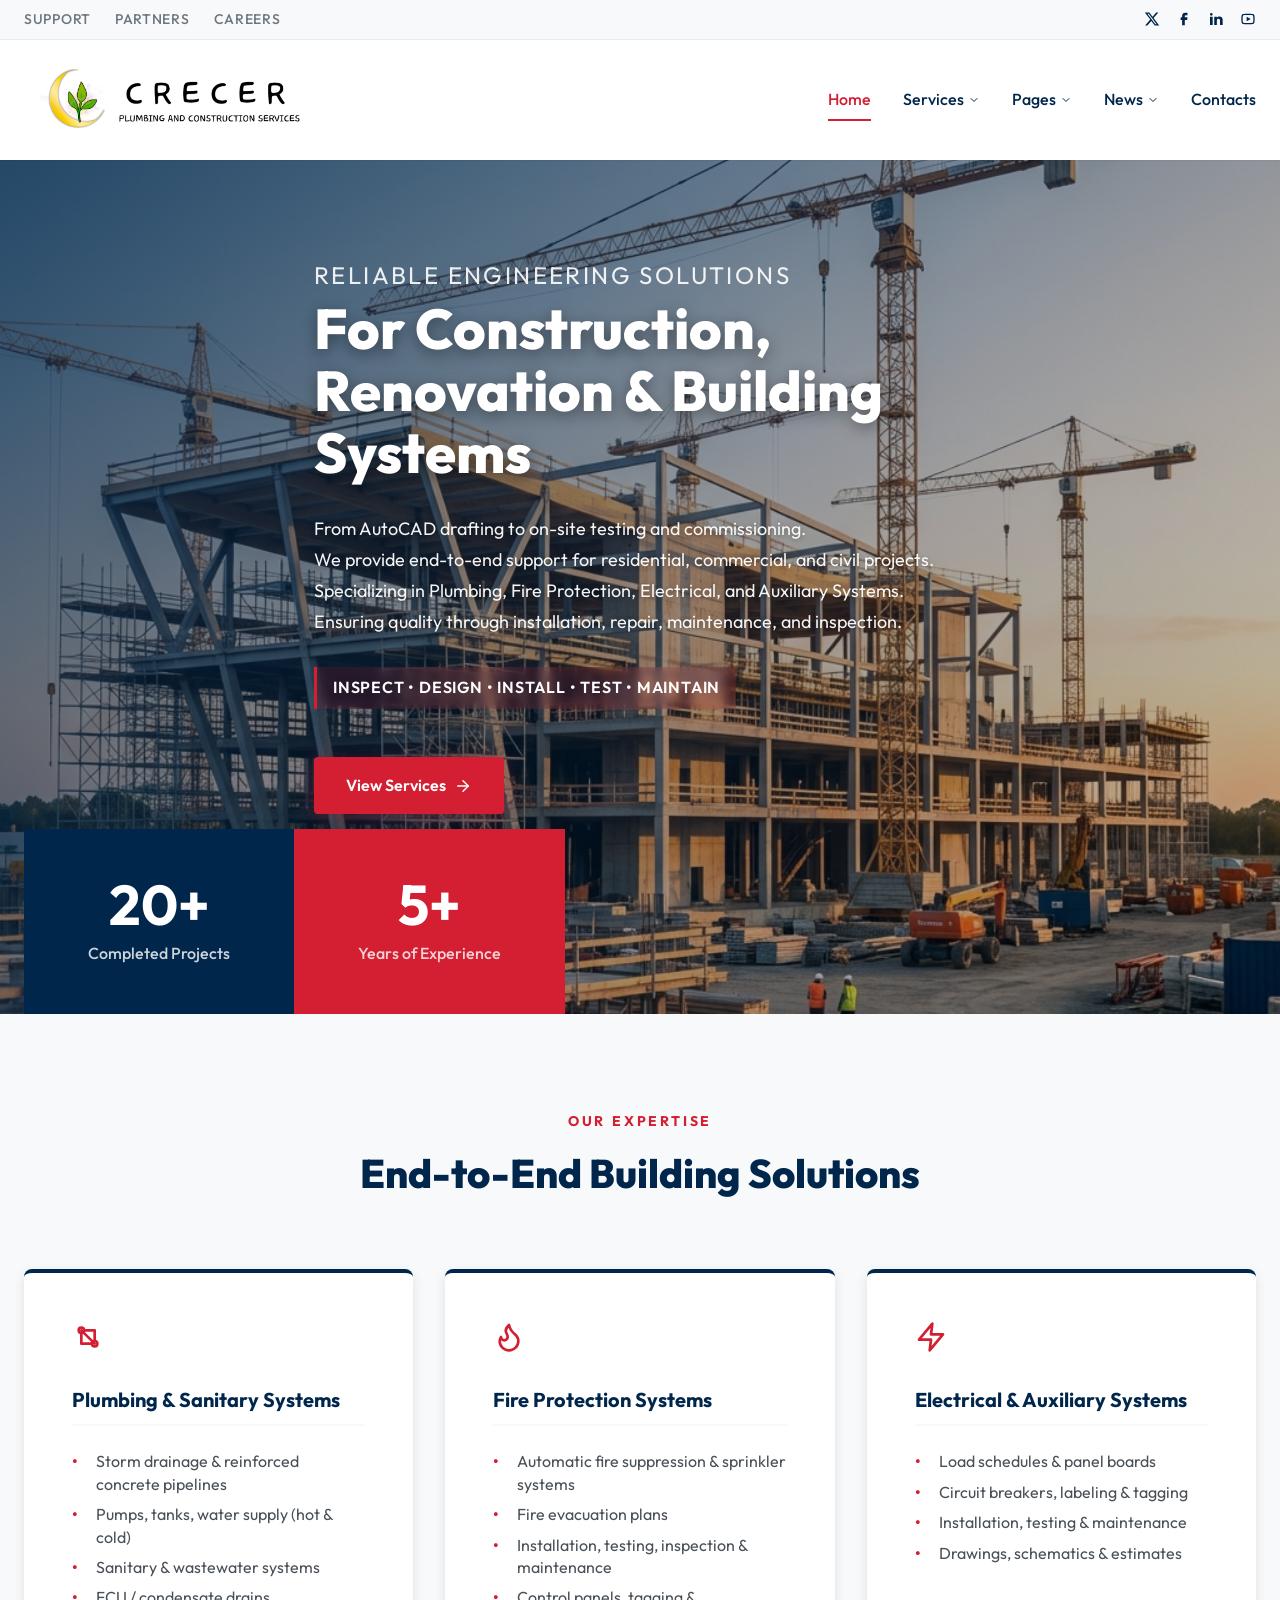
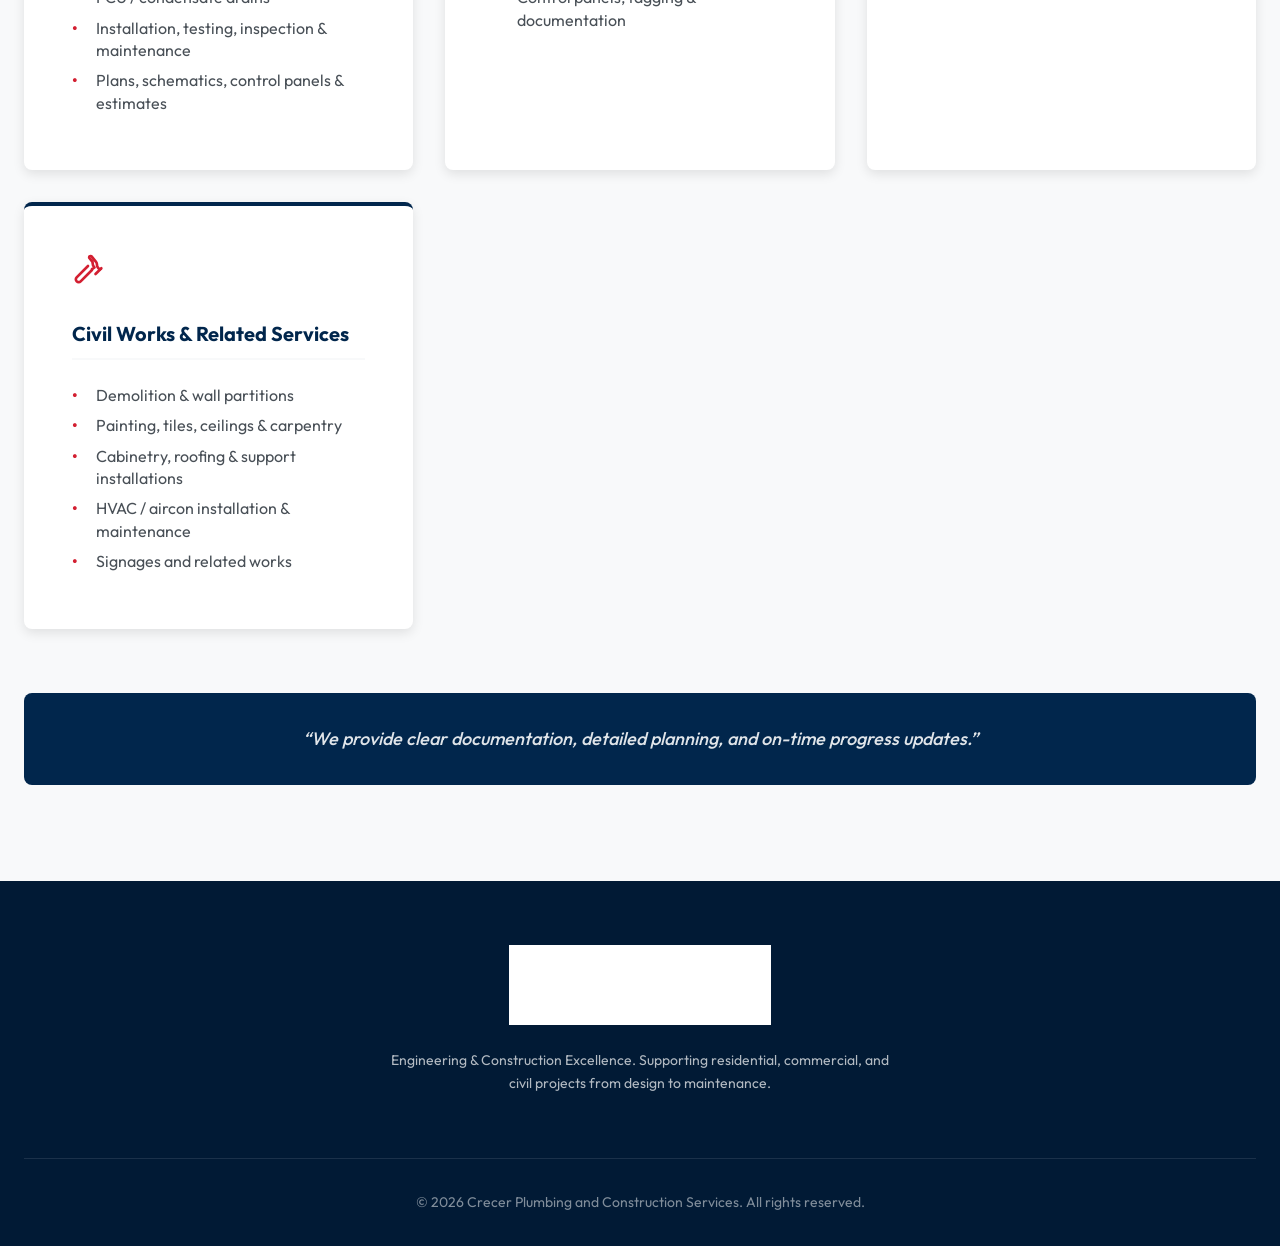
==== index.html @ 839378f9 "Add files via upload" ====
<!DOCTYPE html>
<html lang="en">

<head>
    <meta charset="UTF-8">
    <meta name="viewport" content="width=device-width, initial-scale=1.0">
    <title>Crecer - Plumbing and Construction Services</title>
    <meta name="description"
        content="Crecer is a leading plumbing and construction company providing general contracting, project planning, and refurbishment services. Building trust, one project at a time.">
    <link rel="preconnect" href="https://fonts.googleapis.com">
    <link rel="preconnect" href="https://fonts.gstatic.com" crossorigin>
    <link href="https://fonts.googleapis.com/css2?family=Outfit:wght@400;500;600;700;800&display=swap" rel="stylesheet">
    <link rel="stylesheet" href="style.css">
</head>

<body>
    <!-- Top Bar -->
    <div class="top-bar">
        <div class="container top-bar__inner">
            <nav class="top-bar__links">
                <a href="#">Support</a>
                <a href="#">Partners</a>
                <a href="#">Careers</a>
            </nav>
            <div class="top-bar__social">
                <a href="#" aria-label="Twitter"><svg xmlns="http://www.w3.org/2000/svg" width="16" height="16"
                        viewBox="0 0 24 24" fill="currentColor">
                        <path
                            d="M18.244 2.25h3.308l-7.227 8.26 8.502 11.24H16.17l-5.214-6.817L4.99 21.75H1.68l7.73-8.835L1.254 2.25H8.08l4.713 6.231zm-1.161 17.52h1.833L7.084 4.126H5.117z" />
                    </svg></a>
                <a href="#" aria-label="Facebook"><svg xmlns="http://www.w3.org/2000/svg" width="16" height="16"
                        viewBox="0 0 24 24" fill="currentColor">
                        <path
                            d="M9.198 21.5h4v-8.01h3.604l.396-3.98h-4V7.5a1 1 0 0 1 1-1h3v-4h-3a5 5 0 0 0-5 5v2.01h-2l-.396 3.98h2.396v8.01Z" />
                    </svg></a>
                <a href="#" aria-label="LinkedIn"><svg xmlns="http://www.w3.org/2000/svg" width="16" height="16"
                        viewBox="0 0 24 24" fill="currentColor">
                        <path
                            d="M6.94 5a2 2 0 1 1-4-.002 2 2 0 0 1 4 .002zM7 8.48H3V21h4V8.48zm6.32 0H9.34V21h3.94v-6.57c0-3.66 4.77-4 4.77 0V21H22v-7.93c0-6.17-7.06-5.94-8.72-2.91l.04-1.68z" />
                    </svg></a>
                <a href="#" aria-label="YouTube"><svg xmlns="http://www.w3.org/2000/svg" width="16" height="16"
                        viewBox="0 0 24 24" fill="currentColor">
                        <path
                            d="M19.606 6.995c-.076-.298-.292-.523-.539-.592C18.63 6.28 16.5 6 12 6s-6.628.28-7.069.403c-.244.068-.46.293-.537.592C4.285 7.419 4 9.196 4 12s.285 4.58.394 5.006c.076.297.292.522.538.59C5.372 17.72 7.5 18 12 18s6.629-.28 7.069-.403c.244-.068.46-.293.537-.592C19.714 16.581 20 14.8 20 12s-.285-4.58-.394-5.005zm1.937-.497C22 8.28 22 12 22 12s0 3.72-.457 5.502c-.254.985-.997 1.76-1.938 2.022C17.896 20 12 20 12 20s-5.893 0-7.605-.476c-.945-.266-1.687-1.04-1.938-2.022C2 15.72 2 12 2 12s0-3.72.457-5.502c.254-.985.997-1.76 1.938-2.022C6.107 4 12 4 12 4s5.896 0 7.605.476c.945.266 1.687 1.04 1.938 2.022zM10 15.5v-7l6 3.5-6 3.5z" />
                    </svg></a>
            </div>
        </div>
    </div>

    <!-- Header -->
    <header class="header">
        <div class="container header__inner">
            <a href="/" class="header__logo">
                <img src="logo.png" alt="Crecer Logo">
            </a>
            <nav class="header__nav" id="main-nav">
                <a href="#" class="active">Home</a>
                <a href="#">Services <svg xmlns="http://www.w3.org/2000/svg" width="12" height="12" viewBox="0 0 24 24"
                        fill="none" stroke="currentColor" stroke-width="2" stroke-linecap="round"
                        stroke-linejoin="round">
                        <polyline points="6 9 12 15 18 9"></polyline>
                    </svg></a>
                <a href="#">Pages <svg xmlns="http://www.w3.org/2000/svg" width="12" height="12" viewBox="0 0 24 24"
                        fill="none" stroke="currentColor" stroke-width="2" stroke-linecap="round"
                        stroke-linejoin="round">
                        <polyline points="6 9 12 15 18 9"></polyline>
                    </svg></a>
                <a href="#">News <svg xmlns="http://www.w3.org/2000/svg" width="12" height="12" viewBox="0 0 24 24"
                        fill="none" stroke="currentColor" stroke-width="2" stroke-linecap="round"
                        stroke-linejoin="round">
                        <polyline points="6 9 12 15 18 9"></polyline>
                    </svg></a>
                <a href="#">Contacts</a>
            </nav>
            <button class="header__menu-toggle" id="menu-toggle" aria-label="Toggle Menu">
                <span></span>
                <span></span>
                <span></span>
            </button>
        </div>
    </header>

    <!-- Hero Section -->
    <section class="hero">
        <div class="hero__bg" style="background-image: url('hero-bg.png');"></div>
        <div class="hero__overlay"></div>
        <div class="container hero__content">
            <div class="hero__headline">
                <span class="hero__headline-top">Reliable Engineering Solutions</span>
                <h1 class="hero__title">For Construction, Renovation & Building Systems</h1>
            </div>
            <div class="hero__description">
                <p>From AutoCAD drafting to on-site testing and commissioning.</p>
                <p>We provide end-to-end support for residential, commercial, and civil projects.</p>
                <p>Specializing in Plumbing, Fire Protection, Electrical, and Auxiliary Systems.</p>
                <p>Ensuring quality through installation, repair, maintenance, and inspection.</p>
            </div>
            <div class="hero__highlight">
                <span>Inspect • Design • Install • Test • Maintain</span>
            </div>
            <a href="#services" class="btn btn--primary">View Services <svg xmlns="http://www.w3.org/2000/svg"
                    width="18" height="18" viewBox="0 0 24 24" fill="none" stroke="currentColor" stroke-width="2"
                    stroke-linecap="round" stroke-linejoin="round">
                    <line x1="5" y1="12" x2="19" y2="12"></line>
                    <polyline points="12 5 19 12 12 19"></polyline>
                </svg></a>
        </div>

        <!-- Stats Section -->
        <div class="stats">
            <div class="stats__item stats__item--blue">
                <span class="stats__number">20+</span>
                <span class="stats__label">Completed Projects</span>
            </div>
            <div class="stats__item stats__item--red">
                <span class="stats__number">5+</span>
                <span class="stats__label">Years of Experience</span>
            </div>
        </div>

    </section>

    <!-- Services Section -->
    <section class="services" id="services">
        <div class="container">
            <div class="section-header">
                <span class="section-tag">Our Expertise</span>
                <h2 class="section-title">End-to-End Building Solutions</h2>
            </div>

            <div class="services-grid">
                <!-- Plumbing & Sanitary Systems -->
                <div class="service-category">
                    <div class="service-category__icon">
                        <svg xmlns="http://www.w3.org/2000/svg" width="32" height="32" viewBox="0 0 24 24" fill="none"
                            stroke="currentColor" stroke-width="2" stroke-linecap="round" stroke-linejoin="round">
                            <path d="m7 7 10 10" />
                            <path d="M10 7h7v7" />
                            <path d="M7 10v7h7" />
                            <circle cx="17" cy="17" r="2" />
                            <circle cx="7" cy="7" r="2" />
                        </svg>
                    </div>
                    <h3>Plumbing & Sanitary Systems</h3>
                    <ul>
                        <li>Storm drainage & reinforced concrete pipelines</li>
                        <li>Pumps, tanks, water supply (hot & cold)</li>
                        <li>Sanitary & wastewater systems</li>
                        <li>FCU / condensate drains</li>
                        <li>Installation, testing, inspection & maintenance</li>
                        <li>Plans, schematics, control panels & estimates</li>
                    </ul>
                </div>

                <!-- Fire Protection Systems -->
                <div class="service-category">
                    <div class="service-category__icon">
                        <svg xmlns="http://www.w3.org/2000/svg" width="32" height="32" viewBox="0 0 24 24" fill="none"
                            stroke="currentColor" stroke-width="2" stroke-linecap="round" stroke-linejoin="round">
                            <path
                                d="M8.5 14.5A2.5 2.5 0 0 0 11 12c0-1.38-.5-2-1-3-1.072-2.143-.224-4.054 2-6 .5 2.5 2 4.9 4 6.5 2 1.6 3 3.5 3 5.5a7 7 0 1 1-14 0c0-1.153.433-2.294 1-3a2.5 2.5 0 0 0 2.5 2.5z" />
                        </svg>
                    </div>
                    <h3>Fire Protection Systems</h3>
                    <ul>
                        <li>Automatic fire suppression & sprinkler systems</li>
                        <li>Fire evacuation plans</li>
                        <li>Installation, testing, inspection & maintenance</li>
                        <li>Control panels, tagging & documentation</li>
                    </ul>
                </div>

                <!-- Electrical, Lighting & Auxiliary Systems -->
                <div class="service-category">
                    <div class="service-category__icon">
                        <svg xmlns="http://www.w3.org/2000/svg" width="32" height="32" viewBox="0 0 24 24" fill="none"
                            stroke="currentColor" stroke-width="2" stroke-linecap="round" stroke-linejoin="round">
                            <path d="M13 2L3 14h9l-1 8 10-12h-9l1-8z" />
                        </svg>
                    </div>
                    <h3>Electrical & Auxiliary Systems</h3>
                    <ul>
                        <li>Load schedules & panel boards</li>
                        <li>Circuit breakers, labeling & tagging</li>
                        <li>Installation, testing & maintenance</li>
                        <li>Drawings, schematics & estimates</li>
                    </ul>
                </div>

                <!-- Civil Works & Related Services -->
                <div class="service-category">
                    <div class="service-category__icon">
                        <svg xmlns="http://www.w3.org/2000/svg" width="32" height="32" viewBox="0 0 24 24" fill="none"
                            stroke="currentColor" stroke-width="2" stroke-linecap="round" stroke-linejoin="round">
                            <path d="m15 12-8.5 8.5c-.83.83-2.17.83-3 0 0 0 0 0 0 0-.83-.83-.83-2.17 0-3L12 9" />
                            <path d="M17.64 15 22 10.64" />
                            <path
                                d="m20.91 11.7-1.25-1.25c-.6-.6-.93-1.4-.93-2.25v-.35c0-.73-.25-1.44-.72-2l-3.32-4c-.38-.45-1-.5-1.45-.12s-.5 1-.12 1.45l2.1 2.52a1.003 1.003 0 0 1 .22.63v.35c0 1.29.5 2.5 1.41 3.41L15 11.36" />
                        </svg>
                    </div>
                    <h3>Civil Works & Related Services</h3>
                    <ul>
                        <li>Demolition & wall partitions</li>
                        <li>Painting, tiles, ceilings & carpentry</li>
                        <li>Cabinetry, roofing & support installations</li>
                        <li>HVAC / aircon installation & maintenance</li>
                        <li>Signages and related works</li>
                    </ul>
                </div>
            </div>

            <div class="trust-bar">
                <p class="trust-statement">“We provide clear documentation, detailed planning, and on-time progress
                    updates.”</p>
            </div>
        </div>
    </section>

    <!-- Footer -->
    <footer class="footer">
        <div class="container footer__inner">
            <div class="footer__brand">
                <img src="logo.png" alt="Crecer Logo" class="footer__logo">
                <p>Engineering & Construction Excellence. Supporting residential, commercial, and civil projects from
                    design to maintenance.</p>
            </div>
            <div class="footer__bottom">
                <p>&copy; 2026 Crecer Plumbing and Construction Services. All rights reserved.</p>
            </div>
        </div>
    </footer>

    <script src="main.js"></script>
</body>

</html>
---- style.css ----
/* ========================================
   Design Tokens & Reset
   ======================================== */
:root {
    /* Colors */
    --color-navy: #01264c;
    --color-navy-dark: #011a35;
    --color-red: #d31f31;
    --color-red-dark: #b01a28;
    --color-white: #ffffff;
    --color-gray-100: #f8f9fa;
    --color-gray-200: #e9ecef;
    --color-gray-500: #6c757d;
    --color-gray-700: #495057;
    --color-gray-900: #212529;

    /* Typography */
    --font-family: 'Outfit', sans-serif;
    --font-size-base: 16px;
    --font-size-sm: 0.875rem;
    --font-size-lg: 1.125rem;
    --font-size-xl: 1.25rem;
    --font-size-2xl: 1.5rem;
    --font-size-3xl: 2rem;
    --font-size-4xl: 2.5rem;
    --font-size-5xl: 3.5rem;
    --font-size-6xl: 4.5rem;

    /* Spacing */
    --space-xs: 0.25rem;
    --space-sm: 0.5rem;
    --space-md: 1rem;
    --space-lg: 1.5rem;
    --space-xl: 2rem;
    --space-2xl: 3rem;
    --space-3xl: 4rem;
    --space-4xl: 6rem;

    /* Layout */
    --container-max-width: 1280px;
    --header-height: 120px;
    --top-bar-height: 40px;

    /* Transitions */
    --transition-fast: 0.15s ease;
    --transition-base: 0.3s ease;
    --transition-slow: 0.5s ease;

    /* Shadows */
    --shadow-sm: 0 1px 2px rgba(0, 0, 0, 0.05);
    --shadow-md: 0 4px 12px rgba(0, 0, 0, 0.1);
    --shadow-lg: 0 10px 40px rgba(0, 0, 0, 0.15);
    --shadow-xl: 0 20px 60px rgba(0, 0, 0, 0.2);
}

*,
*::before,
*::after {
    box-sizing: border-box;
    margin: 0;
    padding: 0;
}

html {
    font-size: var(--font-size-base);
    scroll-behavior: smooth;
}

body {
    font-family: var(--font-family);
    font-size: 1rem;
    line-height: 1.6;
    color: var(--color-gray-900);
    background-color: var(--color-white);
    -webkit-font-smoothing: antialiased;
    -moz-osx-font-smoothing: grayscale;
}

a {
    text-decoration: none;
    color: inherit;
    transition: color var(--transition-fast);
}

img {
    max-width: 100%;
    height: auto;
    display: block;
}

ul,
ol {
    list-style: none;
}

button {
    font-family: inherit;
    cursor: pointer;
    border: none;
    background: none;
}

/* ========================================
   Layout
   ======================================== */
.container {
    width: 100%;
    max-width: var(--container-max-width);
    margin: 0 auto;
    padding: 0 var(--space-lg);
}

/* ========================================
   Top Bar
   ======================================== */
.top-bar {
    background-color: var(--color-gray-100);
    height: var(--top-bar-height);
    display: flex;
    align-items: center;
    border-bottom: 1px solid var(--color-gray-200);
}

.top-bar__inner {
    display: flex;
    justify-content: space-between;
    align-items: center;
}

.top-bar__links {
    display: flex;
    gap: var(--space-lg);
}

.top-bar__links a {
    font-size: var(--font-size-sm);
    color: var(--color-gray-500);
    text-transform: uppercase;
    letter-spacing: 0.05em;
    font-weight: 500;
}

.top-bar__links a:hover {
    color: var(--color-navy);
}

.top-bar__social {
    display: flex;
    gap: var(--space-md);
}

.top-bar__social a {
    color: var(--color-navy);
    display: flex;
    align-items: center;
    justify-content: center;
    transition: color var(--transition-fast);
}

.top-bar__social a:hover {
    color: var(--color-red);
}

/* ========================================
   Header
   ======================================== */
.header {
    background-color: var(--color-white);
    height: var(--header-height);
    display: flex;
    align-items: center;
    position: sticky;
    top: 0;
    z-index: 100;
    box-shadow: var(--shadow-sm);
}

.header__inner {
    display: flex;
    justify-content: space-between;
    align-items: center;
}

.header__logo img {
    height: 90px;
    width: auto;
    object-fit: contain;
}

.header__nav {
    display: flex;
    gap: var(--space-xl);
}

.header__nav a {
    font-size: var(--font-size-base);
    font-weight: 500;
    color: var(--color-navy);
    display: flex;
    align-items: center;
    gap: var(--space-xs);
    padding: var(--space-sm) 0;
    position: relative;
}

.header__nav a::after {
    content: '';
    position: absolute;
    bottom: 0;
    left: 0;
    width: 0;
    height: 2px;
    background-color: var(--color-red);
    transition: width var(--transition-base);
}

.header__nav a:hover::after,
.header__nav a.active::after {
    width: 100%;
}

.header__nav a:hover,
.header__nav a.active {
    color: var(--color-red);
}

.header__menu-toggle {
    display: none;
    flex-direction: column;
    gap: 5px;
    padding: var(--space-sm);
}

.header__menu-toggle span {
    display: block;
    width: 24px;
    height: 2px;
    background-color: var(--color-navy);
    transition: all var(--transition-fast);
}

/* ========================================
   Buttons
   ======================================== */
.btn {
    display: inline-flex;
    align-items: center;
    gap: var(--space-sm);
    padding: var(--space-md) var(--space-xl);
    font-size: var(--font-size-base);
    font-weight: 600;
    border-radius: 4px;
    transition: all var(--transition-base);
    cursor: pointer;
}

.btn--primary {
    background-color: var(--color-red);
    color: var(--color-white);
    box-shadow: 0 4px 20px rgba(211, 31, 49, 0.3);
}

.btn--primary:hover {
    background-color: var(--color-red-dark);
    transform: translateY(-2px);
    box-shadow: 0 6px 25px rgba(211, 31, 49, 0.4);
}

.btn--primary svg {
    transition: transform var(--transition-fast);
}

.btn--primary:hover svg {
    transform: translateX(4px);
}

/* ========================================
   Footer
   ======================================== */
.footer {
    padding: var(--space-3xl) 0 var(--space-xl);
    background-color: var(--color-navy-dark);
    color: var(--color-white);
}

.footer__inner {
    display: flex;
    flex-direction: column;
    align-items: center;
    text-align: center;
}

.footer__brand {
    max-width: 500px;
    margin-bottom: var(--space-3xl);
}

.footer__logo {
    height: 80px;
    width: auto;
    margin: 0 auto var(--space-lg);
    filter: brightness(0) invert(1);
}

.footer__brand p {
    color: rgba(255, 255, 255, 0.7);
    font-size: var(--font-size-sm);
}

.footer__bottom {
    width: 100%;
    padding-top: var(--space-xl);
    border-top: 1px solid rgba(255, 255, 255, 0.1);
}

.footer__bottom p {
    color: rgba(255, 255, 255, 0.5);
    font-size: var(--font-size-sm);
}

/* ========================================
   Hero Section
   ======================================== */
.hero {
    position: relative;
    min-height: calc(100vh - var(--header-height) - var(--top-bar-height));
    display: flex;
    align-items: flex-start;
    padding-top: var(--space-4xl);
    padding-bottom: 200px;
    overflow: visible;
}

.hero__bg {
    position: absolute;
    top: 0;
    left: 0;
    width: 100%;
    height: 100%;
    background-size: cover;
    background-position: center;
    z-index: -2;
}

.hero__overlay {
    position: absolute;
    top: 0;
    left: 0;
    width: 100%;
    height: 100%;
    background: linear-gradient(135deg, rgba(1, 38, 76, 0.75) 0%, rgba(1, 38, 76, 0.4) 50%, rgba(0, 0, 0, 0.2) 100%);
    z-index: -1;
}

.hero__content {
    position: relative;
    z-index: 1;
    max-width: 700px;
    animation: fadeInUp 0.8s ease-out;
}

@keyframes fadeInUp {
    from {
        opacity: 0;
        transform: translateY(30px);
    }

    to {
        opacity: 1;
        transform: translateY(0);
    }
}

.hero__headline {
    margin-bottom: var(--space-xl);
}

.hero__headline-top {
    display: block;
    font-size: var(--font-size-2xl);
    font-weight: 400;
    color: var(--color-white);
    text-transform: uppercase;
    letter-spacing: 0.1em;
    margin-bottom: var(--space-xs);
    opacity: 0.9;
}

.hero__title {
    font-size: var(--font-size-5xl);
    font-weight: 800;
    color: var(--color-white);
    line-height: 1.1;
    text-shadow: 0 4px 15px rgba(0, 0, 0, 0.4);
}

.hero__description {
    margin-bottom: var(--space-xl);
    max-width: 650px;
}

.hero__description p {
    font-size: var(--font-size-lg);
    color: rgba(255, 255, 255, 0.95);
    line-height: 1.5;
    margin-bottom: var(--space-xs);
    text-shadow: 0 1px 5px rgba(0, 0, 0, 0.3);
}

.hero__highlight {
    margin-bottom: var(--space-2xl);
}

.hero__highlight span {
    display: inline-block;
    background-color: rgba(211, 31, 49, 0.15);
    border-left: 3px solid var(--color-red);
    padding: var(--space-sm) var(--space-md);
    color: var(--color-white);
    font-weight: 600;
    font-size: var(--font-size-base);
    text-transform: uppercase;
    letter-spacing: 0.05em;
    backdrop-filter: blur(5px);
}

/* ========================================
   Stats Section
   ======================================== */
.stats {
    position: absolute;
    bottom: 0;
    left: var(--space-lg);
    display: flex;
    z-index: 10;
    animation: fadeInUp 0.8s ease-out 0.3s both;
}

.stats__item {
    padding: var(--space-2xl) var(--space-3xl);
    text-align: center;
    min-width: 180px;
}

.stats__item--blue {
    background-color: var(--color-navy);
}

.stats__item--red {
    background-color: var(--color-red);
}

.stats__number {
    display: block;
    font-size: var(--font-size-5xl);
    font-weight: 700;
    color: var(--color-white);
    line-height: 1;
    margin-bottom: var(--space-sm);
}

.stats__label {
    display: block;
    font-size: var(--font-size-base);
    color: rgba(255, 255, 255, 0.8);
    font-weight: 500;
}

/* ========================================
   Services Section (Grouped Categories)
   ======================================== */
.services {
    padding: var(--space-4xl) 0;
    background-color: var(--color-gray-100);
}

.section-header {
    text-align: center;
    margin-bottom: var(--space-3xl);
}

.section-tag {
    color: var(--color-red);
    font-weight: 700;
    text-transform: uppercase;
    letter-spacing: 0.2em;
    font-size: var(--font-size-sm);
    display: block;
    margin-bottom: var(--space-sm);
}

.section-title {
    font-size: var(--font-size-4xl);
    color: var(--color-navy);
    font-weight: 800;
}

.services-grid {
    display: grid;
    grid-template-columns: repeat(auto-fit, minmax(300px, 1fr));
    gap: var(--space-xl);
    margin-bottom: var(--space-3xl);
}

.service-category {
    background-color: var(--color-white);
    padding: var(--space-2xl);
    border-radius: 8px;
    box-shadow: var(--shadow-md);
    transition: transform var(--transition-base), box-shadow var(--transition-base);
    border-top: 4px solid var(--color-navy);
}

.service-category:hover {
    transform: translateY(-5px);
    box-shadow: var(--shadow-lg);
    border-top-color: var(--color-red);
}

.service-category__icon {
    color: var(--color-red);
    margin-bottom: var(--space-lg);
}

.service-category h3 {
    color: var(--color-navy);
    font-size: var(--font-size-xl);
    font-weight: 700;
    margin-bottom: var(--space-lg);
    border-bottom: 2px solid var(--color-gray-100);
    padding-bottom: var(--space-sm);
}

.service-category ul {
    list-style: none;
    padding: 0;
}

.service-category li {
    font-size: var(--font-size-base);
    color: var(--color-gray-700);
    margin-bottom: var(--space-sm);
    padding-left: 1.5rem;
    position: relative;
    line-height: 1.4;
}

.service-category li::before {
    content: '•';
    color: var(--color-red);
    position: absolute;
    left: 0;
    font-weight: bold;
}

.trust-bar {
    text-align: center;
    padding: var(--space-xl);
    background-color: var(--color-navy);
    color: var(--color-white);
    border-radius: 8px;
    margin-top: var(--space-3xl);
}

.trust-statement {
    font-size: var(--font-size-lg);
    font-style: italic;
    font-weight: 500;
    color: var(--color-gray-100);
    opacity: 0.9;
}

@media (max-width: 1024px) {

    .hero__title {
        font-size: var(--font-size-4xl);
    }
}

@media (max-width: 768px) {
    .top-bar__links {
        display: none;
    }

    .header__nav {
        display: none;
        position: absolute;
        top: var(--header-height);
        left: 0;
        right: 0;
        background: var(--color-white);
        flex-direction: column;
        padding: var(--space-lg);
        box-shadow: var(--shadow-md);
    }

    .header__nav.active {
        display: flex;
    }

    .header__menu-toggle {
        display: flex;
    }

    .hero {
        padding-bottom: 350px;
    }

    .hero__title {
        font-size: var(--font-size-3xl);
    }

    .hero__text {
        font-size: var(--font-size-base);
    }

    .stats {
        flex-direction: column;
        left: var(--space-lg);
        bottom: 180px;
    }

    .stats__item {
        padding: var(--space-lg) var(--space-xl);
        min-width: 150px;
    }

    .stats__number {
        font-size: var(--font-size-4xl);
    }

}

@media (max-width: 480px) {
    .hero__title {
        font-size: var(--font-size-2xl);
    }

    .stats__item {
        padding: var(--space-md) var(--space-lg);
    }

    .stats__number {
        font-size: var(--font-size-3xl);
    }

}
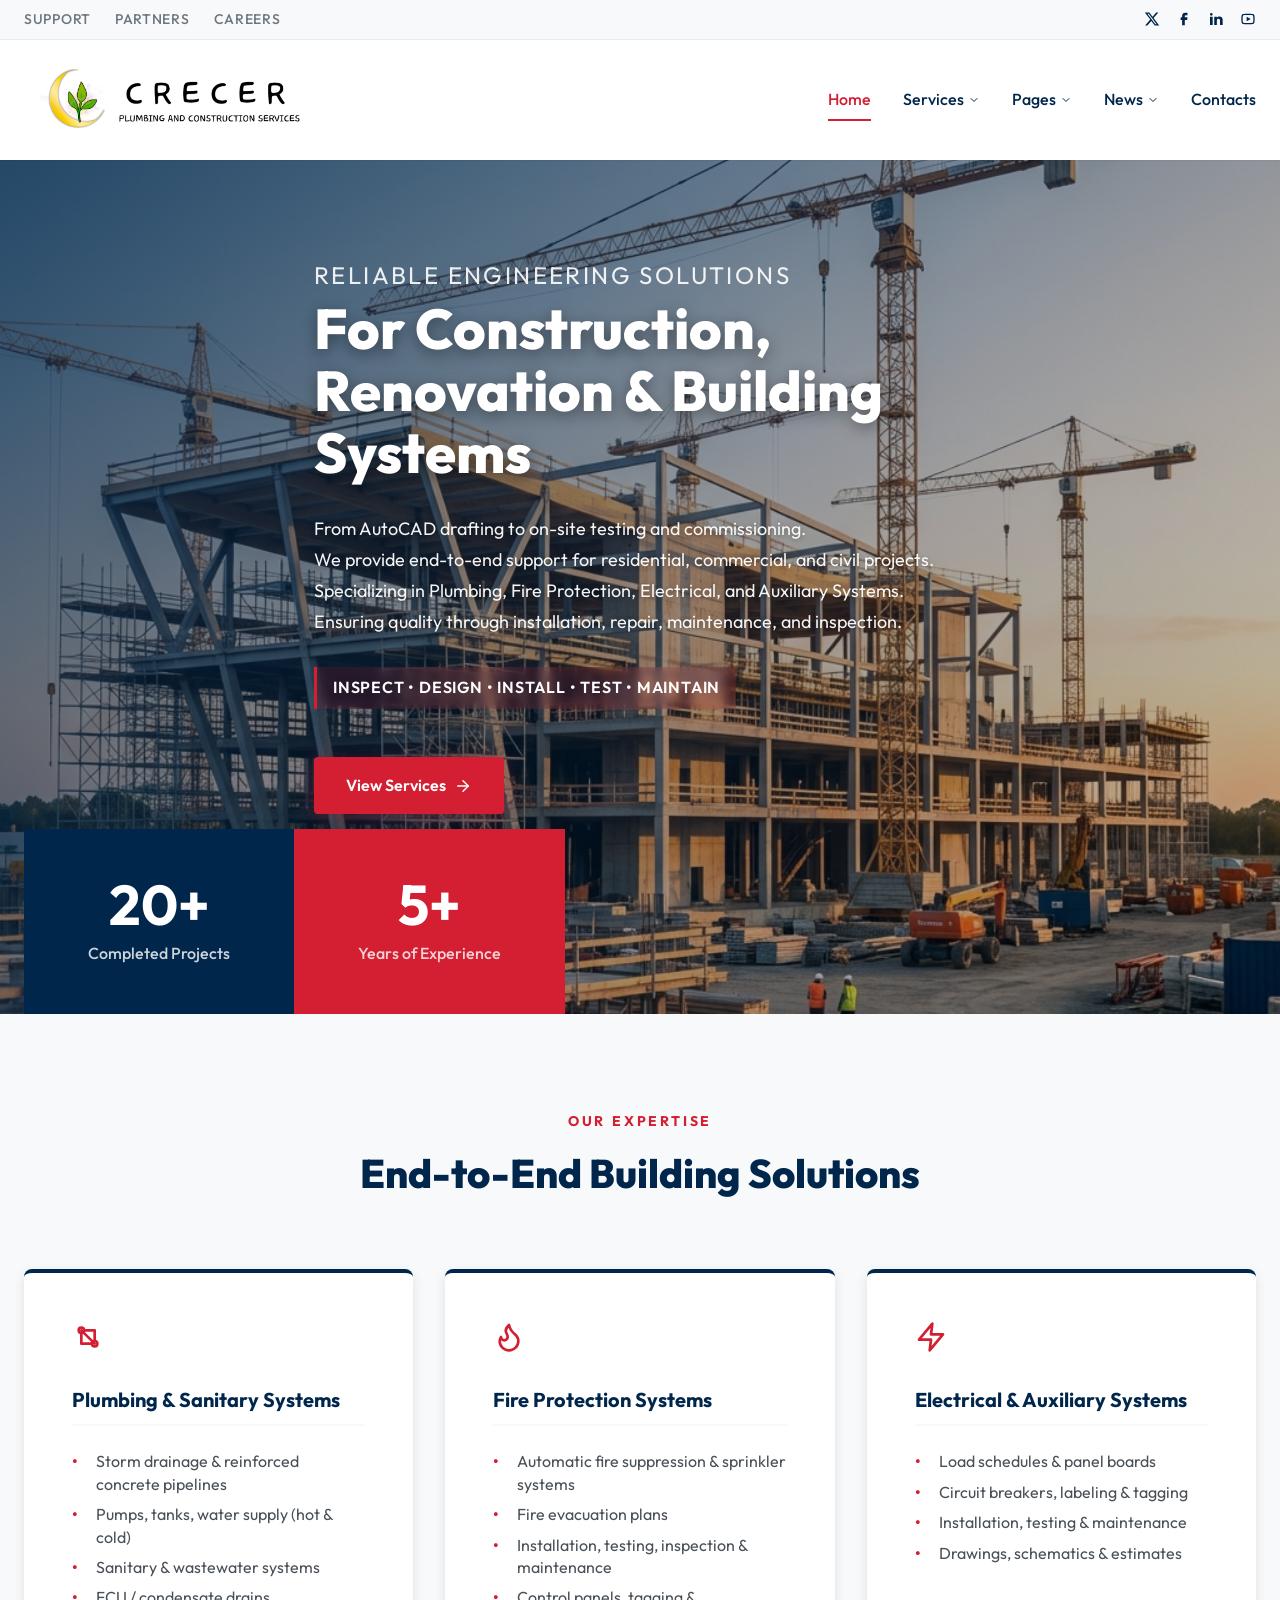
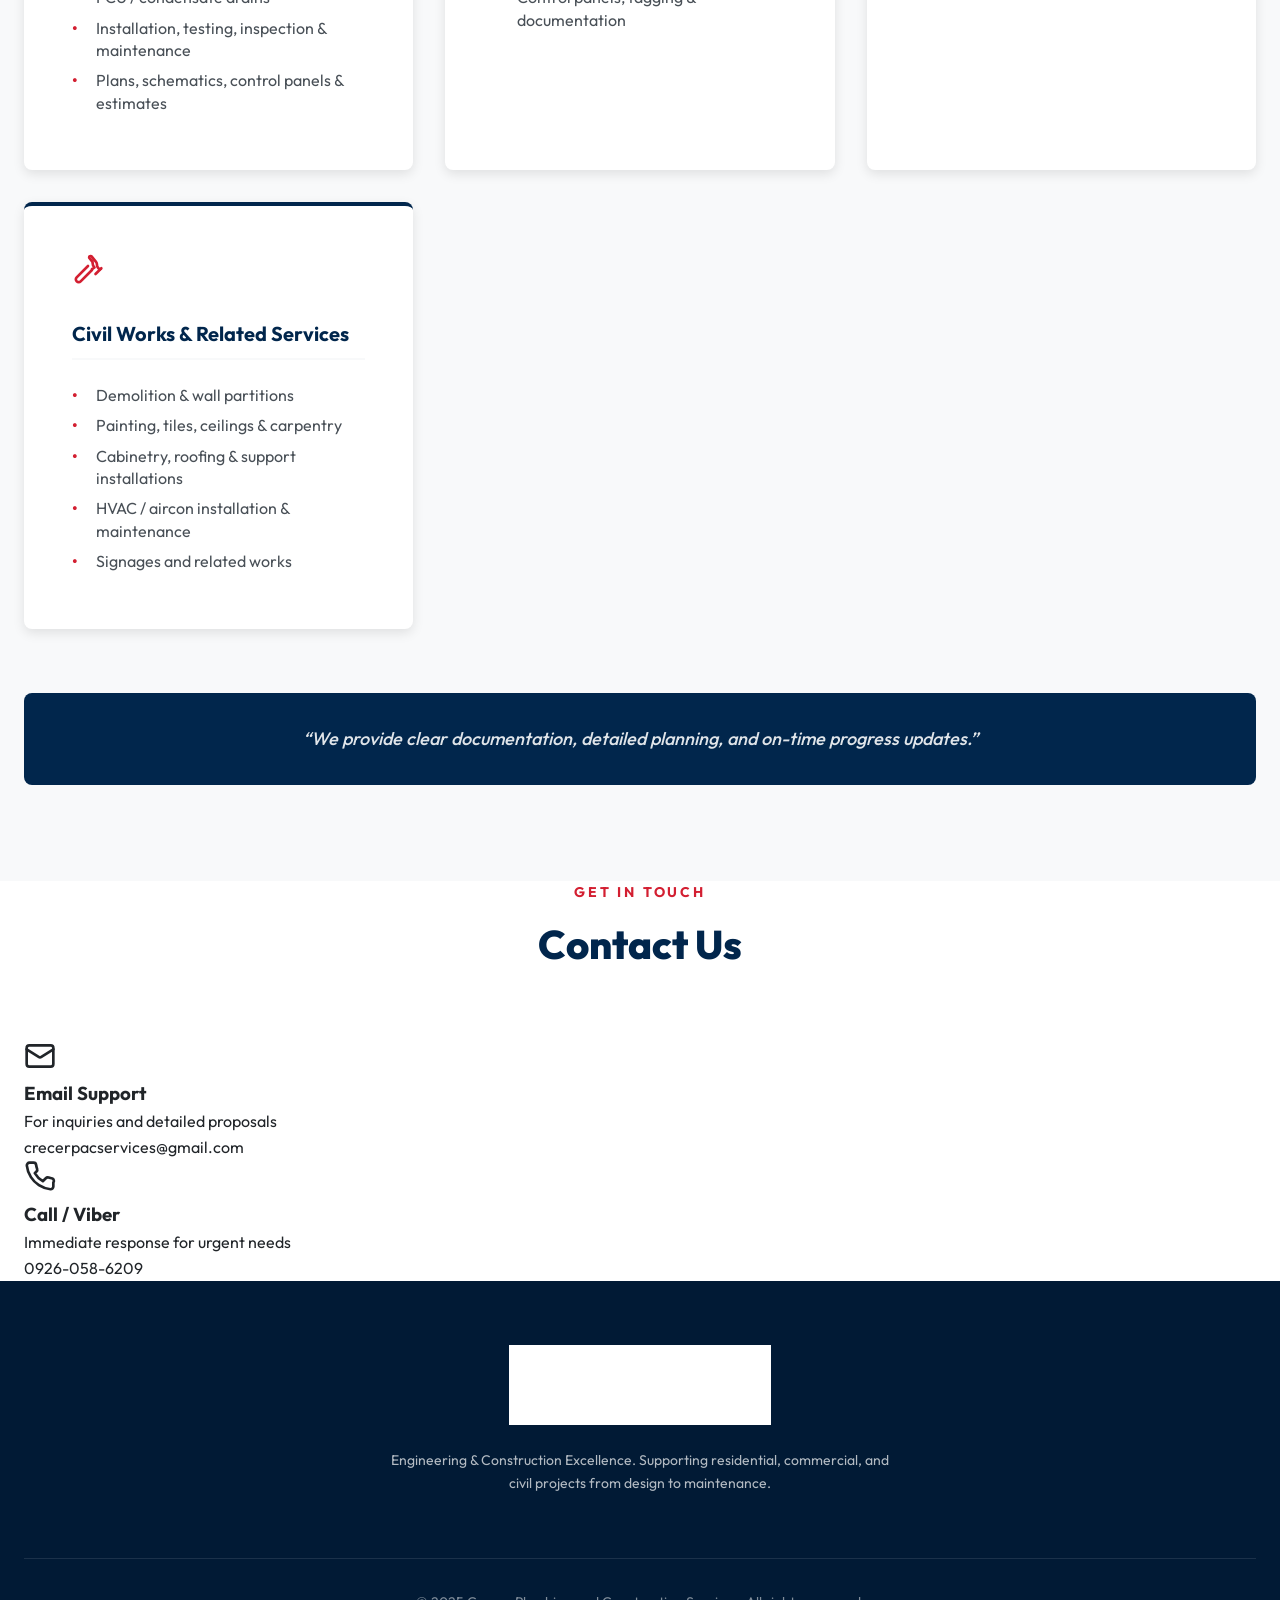
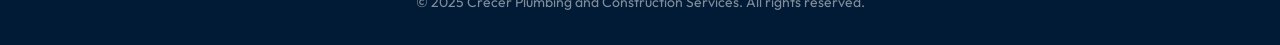
==== commit cdfd3d89: "Link Facebook icon to projectcrecer page" ====
--- a/index.html
+++ b/index.html
@@ -11,6 +11,7 @@
     <link rel="preconnect" href="https://fonts.gstatic.com" crossorigin>
     <link href="https://fonts.googleapis.com/css2?family=Outfit:wght@400;500;600;700;800&display=swap" rel="stylesheet">
     <link rel="stylesheet" href="style.css">
+    <link rel="icon" href="data:;base64,iVBORw0KGgo=">
 </head>
 
 <body>
@@ -28,7 +29,8 @@
                         <path
                             d="M18.244 2.25h3.308l-7.227 8.26 8.502 11.24H16.17l-5.214-6.817L4.99 21.75H1.68l7.73-8.835L1.254 2.25H8.08l4.713 6.231zm-1.161 17.52h1.833L7.084 4.126H5.117z" />
                     </svg></a>
-                <a href="#" aria-label="Facebook"><svg xmlns="http://www.w3.org/2000/svg" width="16" height="16"
+                <a href="https://facebook.com/projectcrecer" target="_blank" rel="noopener noreferrer"
+                    aria-label="Facebook"><svg xmlns="http://www.w3.org/2000/svg" width="16" height="16"
                         viewBox="0 0 24 24" fill="currentColor">
                         <path
                             d="M9.198 21.5h4v-8.01h3.604l.396-3.98h-4V7.5a1 1 0 0 1 1-1h3v-4h-3a5 5 0 0 0-5 5v2.01h-2l-.396 3.98h2.396v8.01Z" />
@@ -70,7 +72,7 @@
                         stroke-linejoin="round">
                         <polyline points="6 9 12 15 18 9"></polyline>
                     </svg></a>
-                <a href="#">Contacts</a>
+                <a href="#contacts">Contacts</a>
             </nav>
             <button class="header__menu-toggle" id="menu-toggle" aria-label="Toggle Menu">
                 <span></span>
@@ -216,6 +218,47 @@
         </div>
     </section>
 
+    <!-- Contact Section -->
+    <section class="contact" id="contacts">
+        <div class="container">
+            <div class="section-header">
+                <span class="section-tag">Get In Touch</span>
+                <h2 class="section-title">Contact Us</h2>
+            </div>
+
+            <div class="contact-grid">
+                <!-- Email Card -->
+                <div class="contact-card clickable-card">
+                    <div class="contact-card__icon">
+                        <svg xmlns="http://www.w3.org/2000/svg" width="32" height="32" viewBox="0 0 24 24" fill="none"
+                            stroke="currentColor" stroke-width="2" stroke-linecap="round" stroke-linejoin="round">
+                            <rect width="20" height="16" x="2" y="4" rx="2" />
+                            <path d="m22 7-8.97 5.7a1.94 1.94 0 0 1-2.06 0L2 7" />
+                        </svg>
+                    </div>
+                    <h3>Email Support</h3>
+                    <p>For inquiries and detailed proposals</p>
+                    <a href="mailto:crecerpacservices@gmail.com?subject=Inquiry%20-%20Crecer%20Plumbing%20and%20Construction%20Services"
+                        class="contact-card__link">crecerpacservices@gmail.com</a>
+                </div>
+
+                <!-- Phone Card -->
+                <div class="contact-card clickable-card">
+                    <div class="contact-card__icon">
+                        <svg xmlns="http://www.w3.org/2000/svg" width="32" height="32" viewBox="0 0 24 24" fill="none"
+                            stroke="currentColor" stroke-width="2" stroke-linecap="round" stroke-linejoin="round">
+                            <path
+                                d="M22 16.92v3a2 2 0 0 1-2.18 2 19.79 19.79 0 0 1-8.63-3.07 19.5 19.5 0 0 1-6-6 19.79 19.79 0 0 1-3.07-8.67A2 2 0 0 1 4.11 2h3a2 2 0 0 1 2 1.72 12.84 12.84 0 0 0 .7 2.81 2 2 0 0 1-.45 2.11L8.09 9.91a16 16 0 0 0 6 6l2.27-2.27a2 2 0 0 1 2.11-.45 12.84 12.84 0 0 0 2.81.7A2 2 0 0 1 22 16.92z" />
+                        </svg>
+                    </div>
+                    <h3>Call / Viber</h3>
+                    <p>Immediate response for urgent needs</p>
+                    <a href="tel:09260586209" class="contact-card__link">0926-058-6209</a>
+                </div>
+            </div>
+        </div>
+    </section>
+
     <!-- Footer -->
     <footer class="footer">
         <div class="container footer__inner">
@@ -225,7 +268,7 @@
                     design to maintenance.</p>
             </div>
             <div class="footer__bottom">
-                <p>&copy; 2026 Crecer Plumbing and Construction Services. All rights reserved.</p>
+                <p>&copy; 2025 Crecer Plumbing and Construction Services. All rights reserved.</p>
             </div>
         </div>
     </footer>
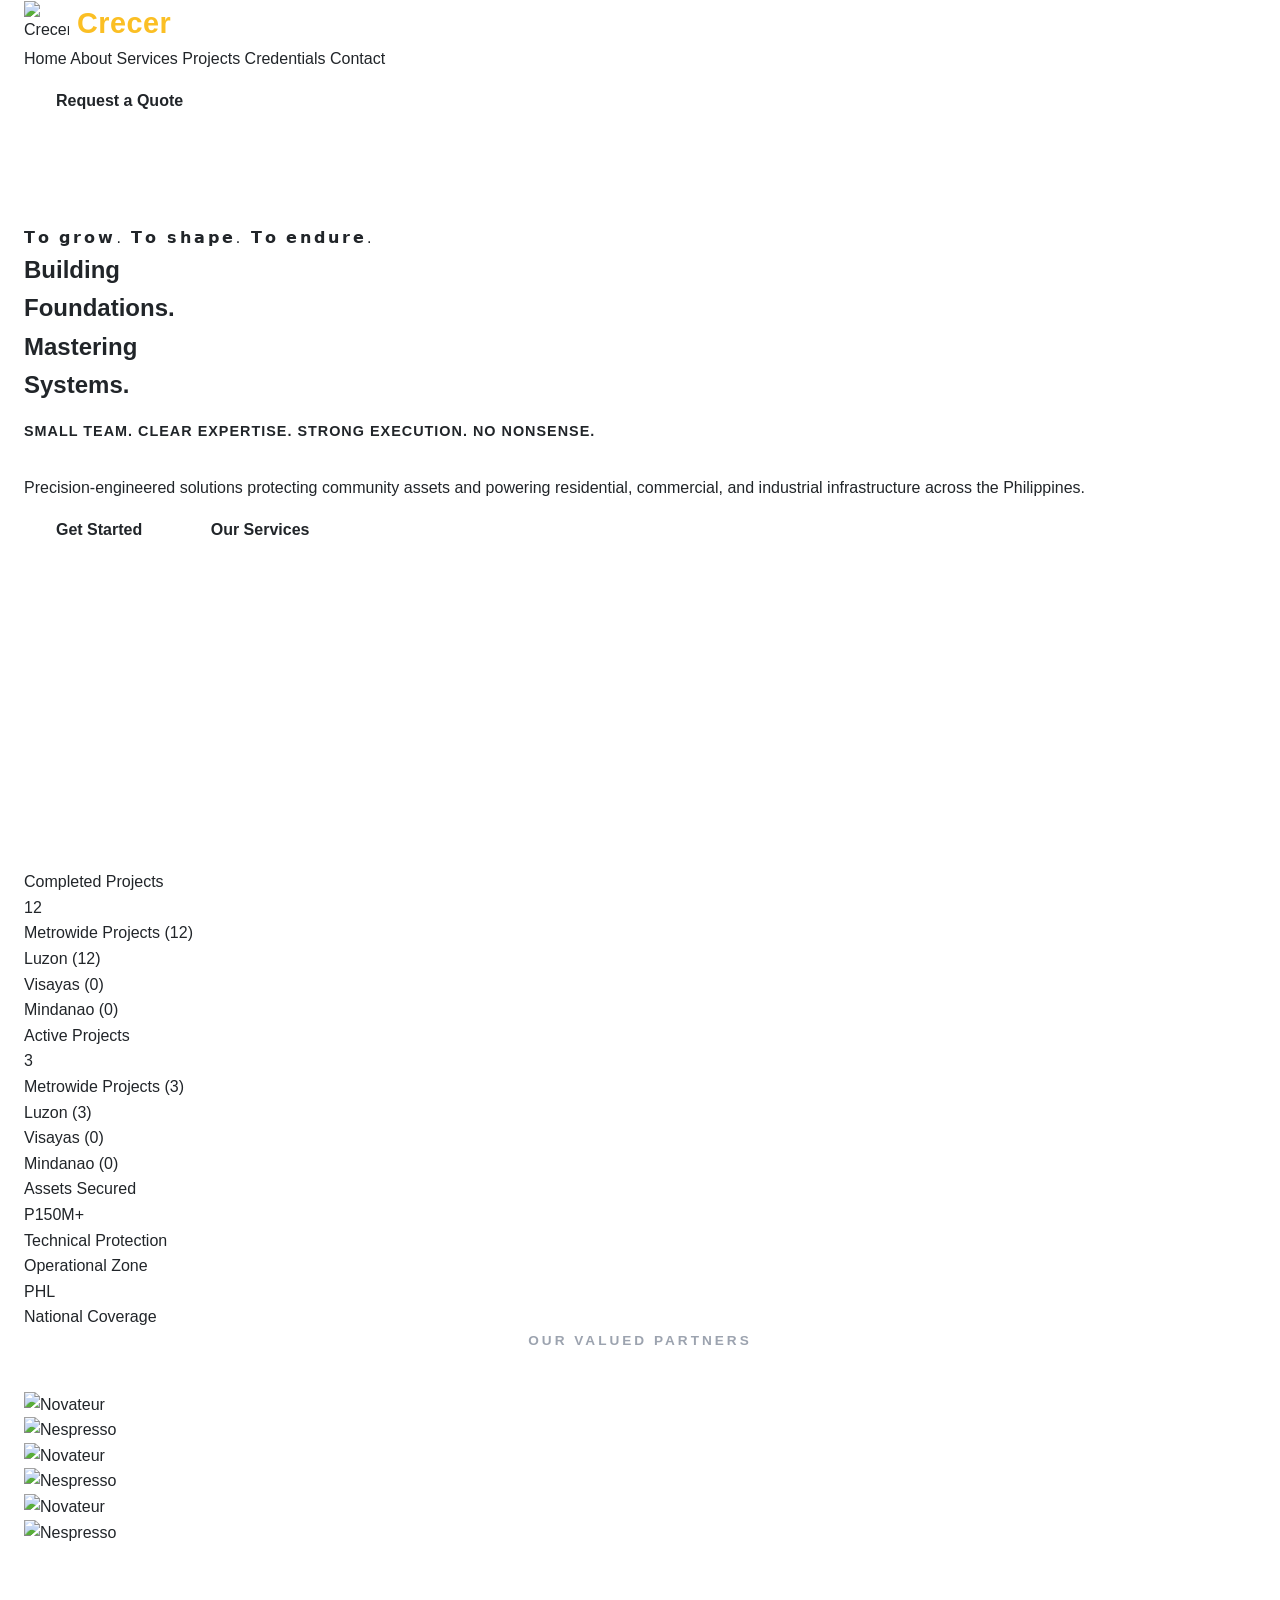
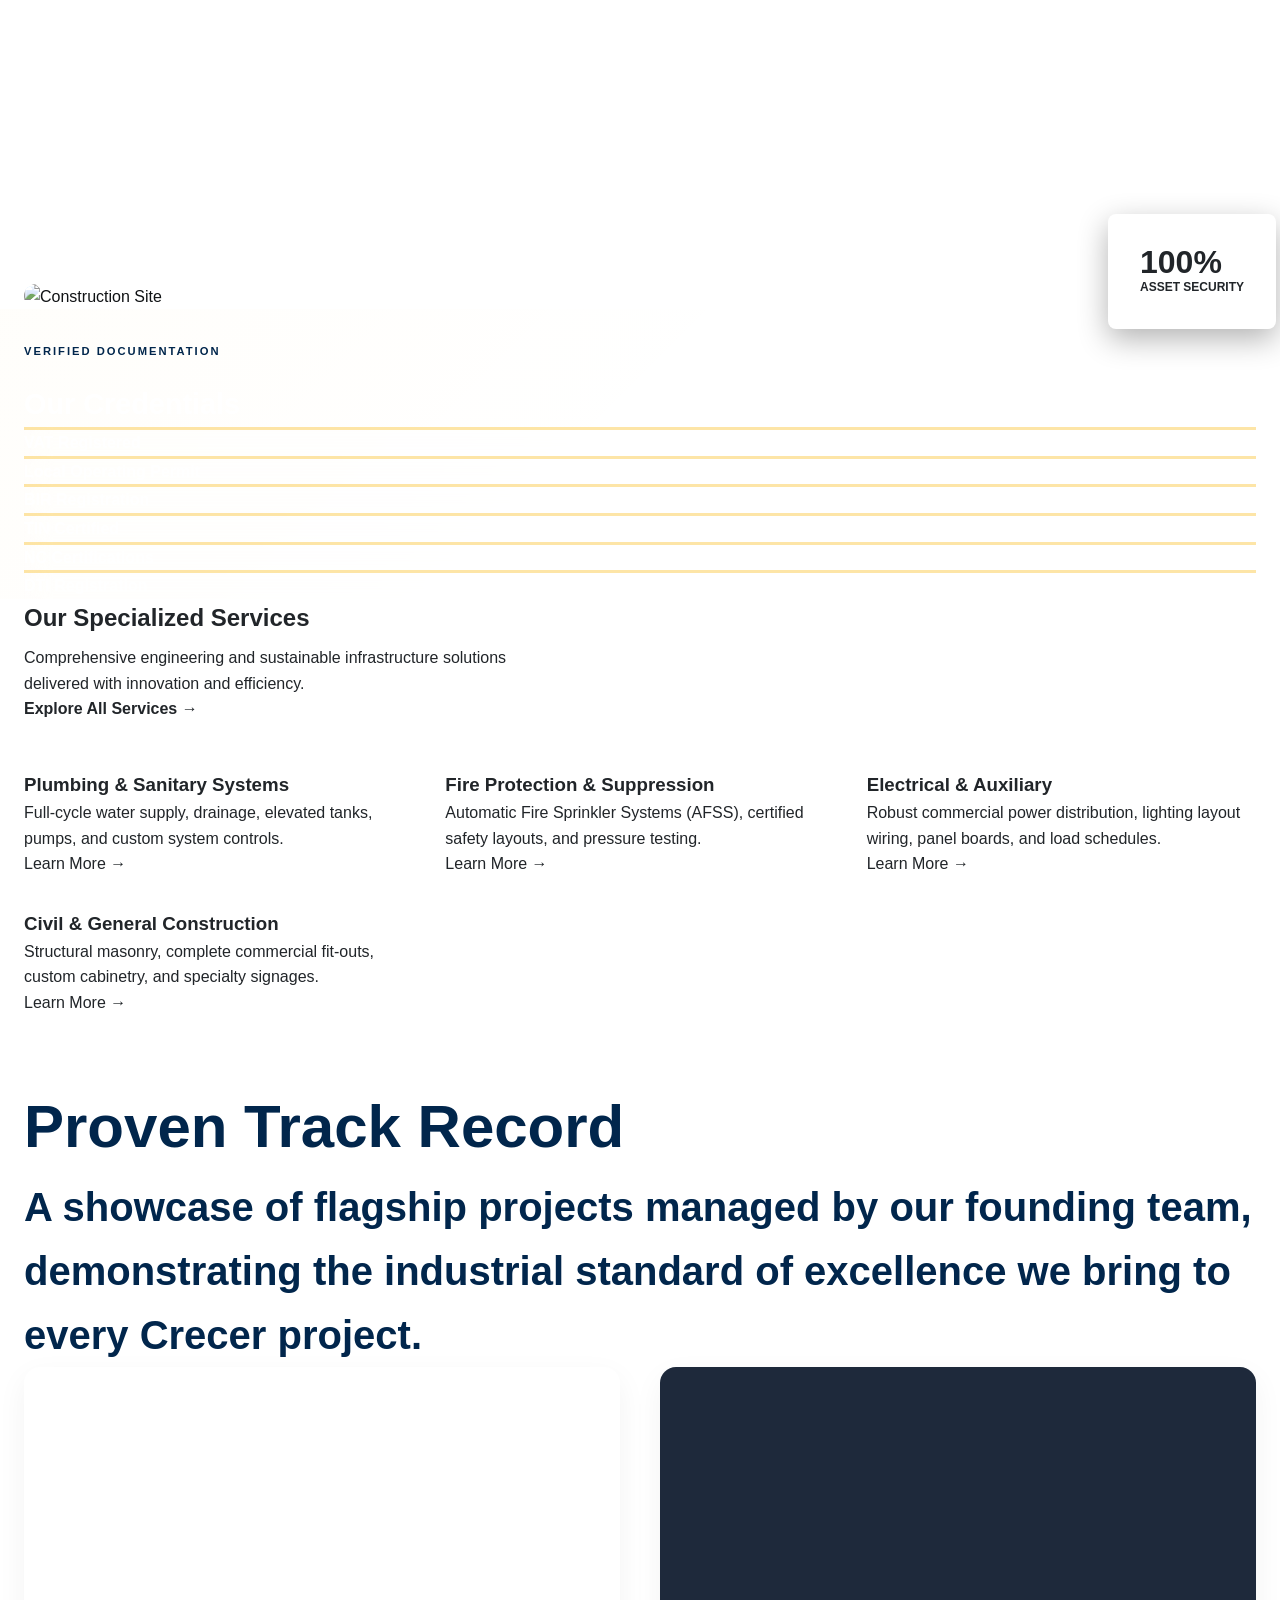
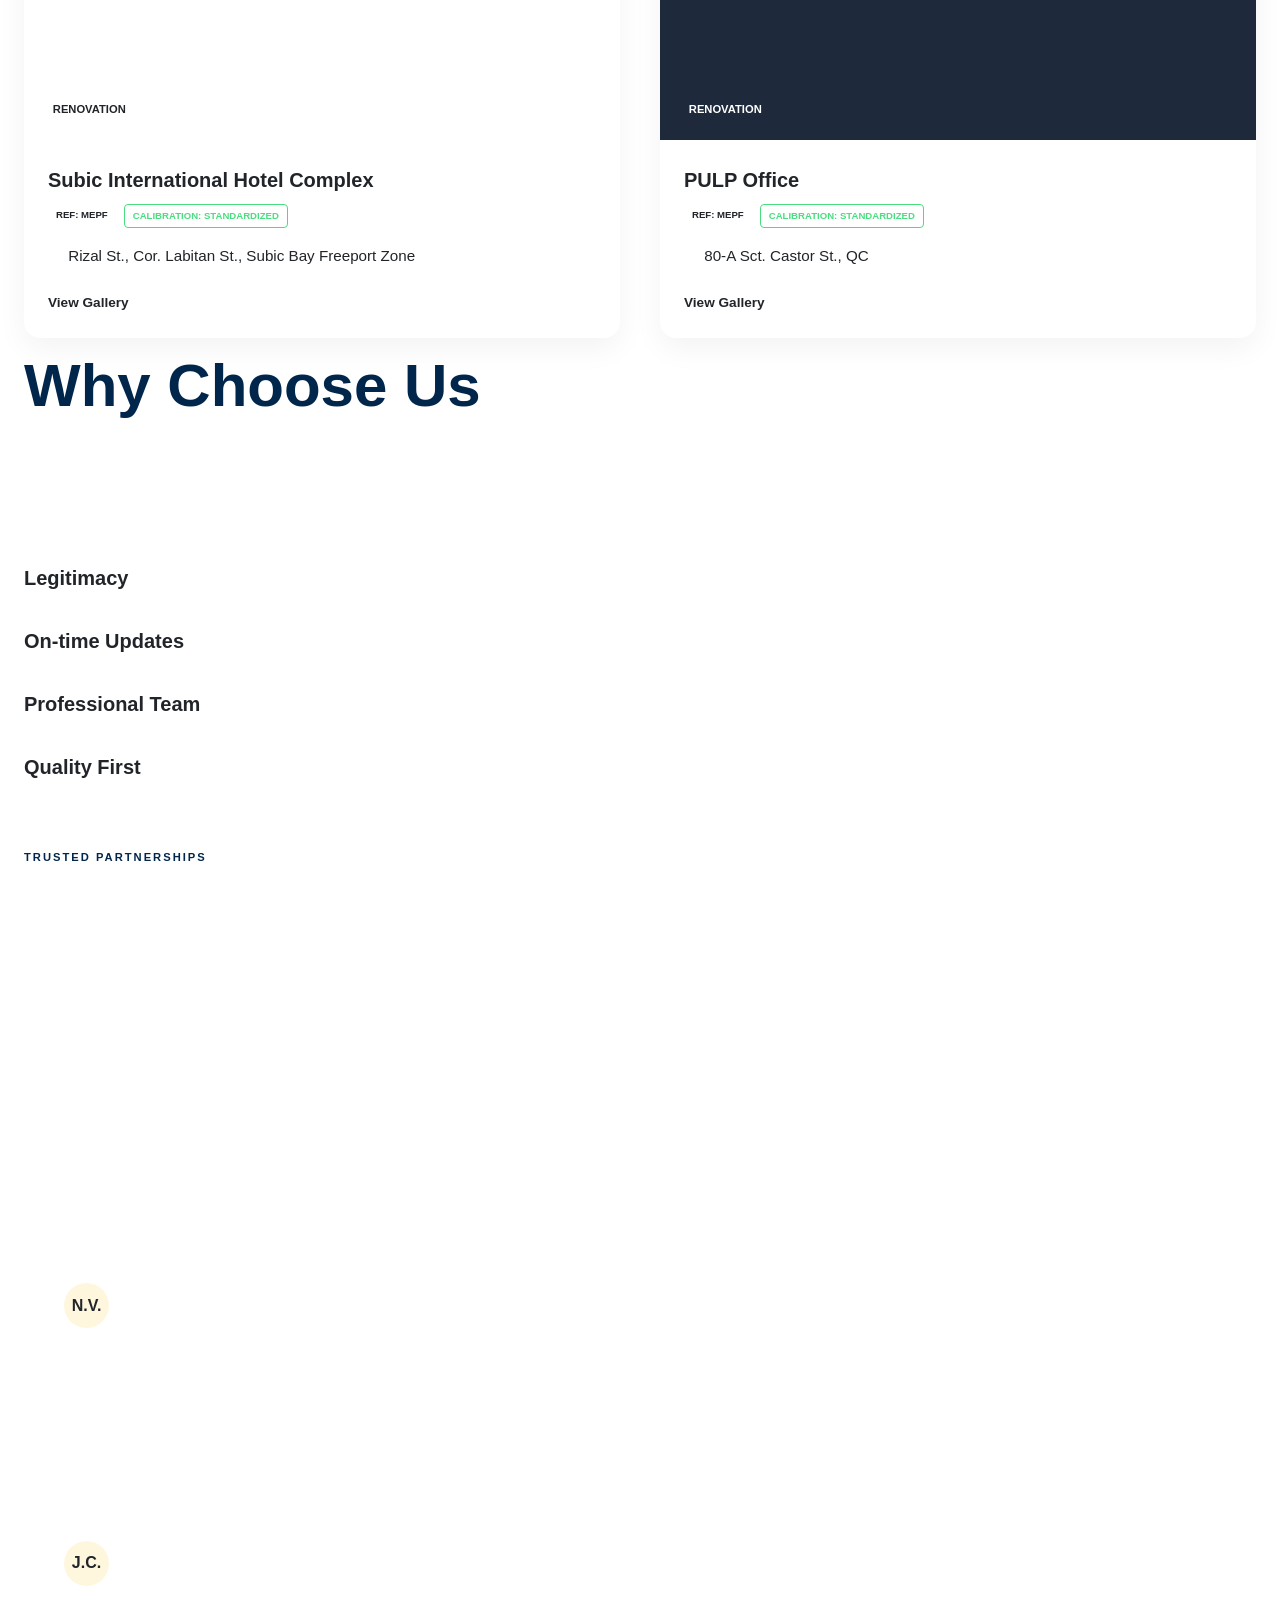
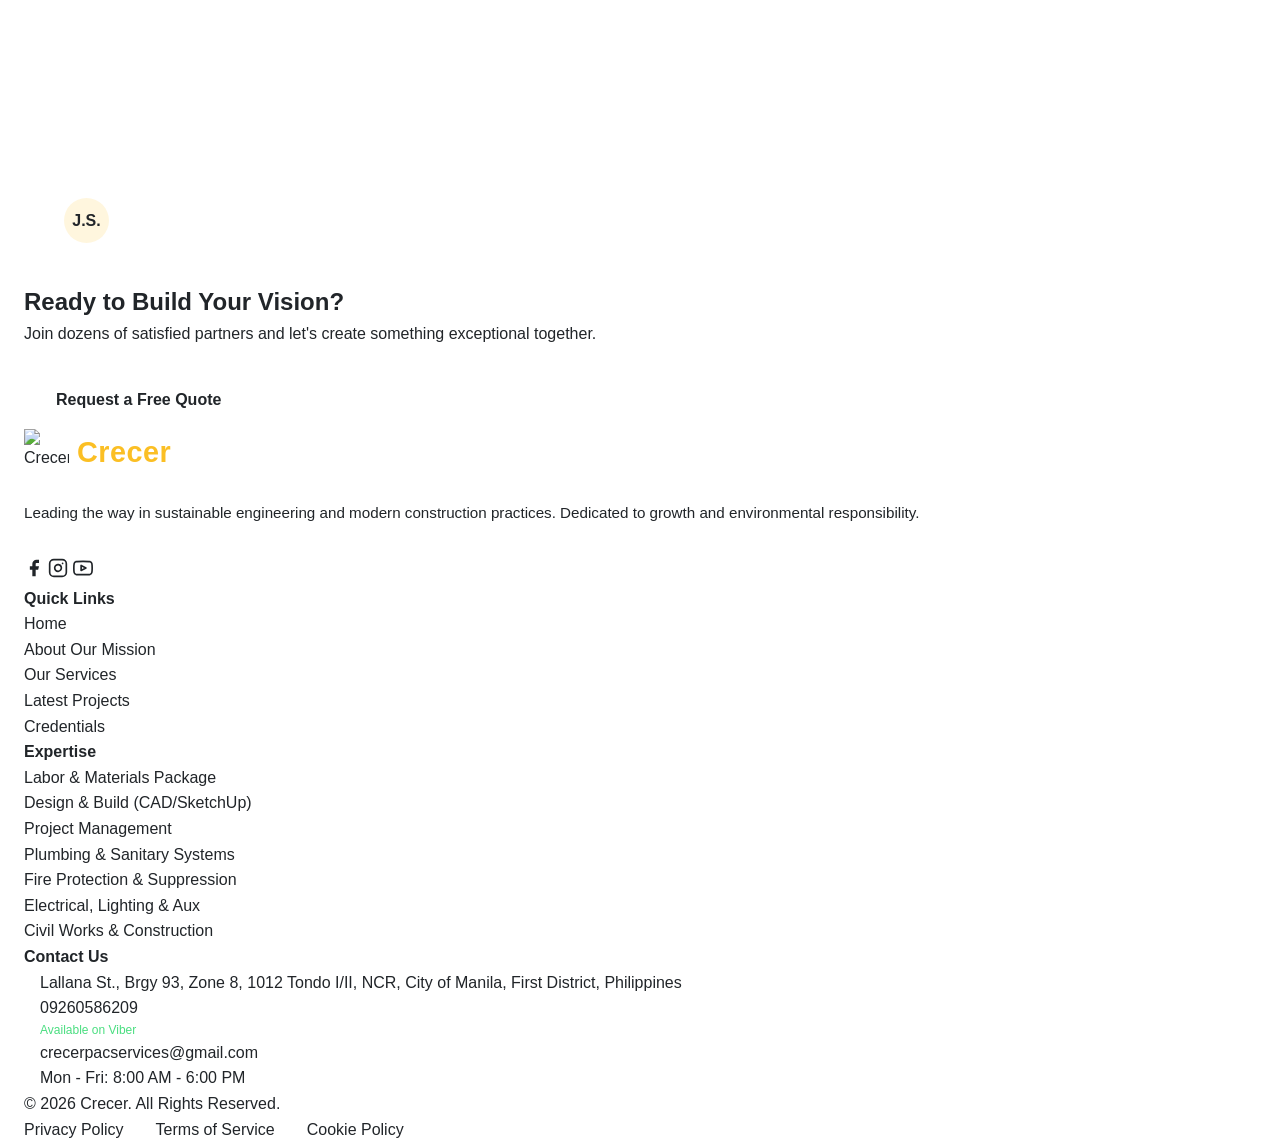
==== commit 736a13a8: "Remove 391 from address - update to Lallana St., Brgy 93, Zone 8, 1012 Tondo I/II, NCR, City of Mani" ====
--- a/index.html
+++ b/index.html
@@ -1,279 +1,612 @@
-<!DOCTYPE html>
-<html lang="en">
-
-<head>
-    <meta charset="UTF-8">
-    <meta name="viewport" content="width=device-width, initial-scale=1.0">
-    <title>Crecer - Plumbing and Construction Services</title>
-    <meta name="description"
-        content="Crecer is a leading plumbing and construction company providing general contracting, project planning, and refurbishment services. Building trust, one project at a time.">
-    <link rel="preconnect" href="https://fonts.googleapis.com">
-    <link rel="preconnect" href="https://fonts.gstatic.com" crossorigin>
-    <link href="https://fonts.googleapis.com/css2?family=Outfit:wght@400;500;600;700;800&display=swap" rel="stylesheet">
-    <link rel="stylesheet" href="style.css">
-    <link rel="icon" href="data:;base64,iVBORw0KGgo=">
-</head>
-
-<body>
-    <!-- Top Bar -->
-    <div class="top-bar">
-        <div class="container top-bar__inner">
-            <nav class="top-bar__links">
-                <a href="#">Support</a>
-                <a href="#">Partners</a>
-                <a href="#">Careers</a>
-            </nav>
-            <div class="top-bar__social">
-                <a href="#" aria-label="Twitter"><svg xmlns="http://www.w3.org/2000/svg" width="16" height="16"
-                        viewBox="0 0 24 24" fill="currentColor">
-                        <path
-                            d="M18.244 2.25h3.308l-7.227 8.26 8.502 11.24H16.17l-5.214-6.817L4.99 21.75H1.68l7.73-8.835L1.254 2.25H8.08l4.713 6.231zm-1.161 17.52h1.833L7.084 4.126H5.117z" />
-                    </svg></a>
-                <a href="https://facebook.com/projectcrecer" target="_blank" rel="noopener noreferrer"
-                    aria-label="Facebook"><svg xmlns="http://www.w3.org/2000/svg" width="16" height="16"
-                        viewBox="0 0 24 24" fill="currentColor">
-                        <path
-                            d="M9.198 21.5h4v-8.01h3.604l.396-3.98h-4V7.5a1 1 0 0 1 1-1h3v-4h-3a5 5 0 0 0-5 5v2.01h-2l-.396 3.98h2.396v8.01Z" />
-                    </svg></a>
-                <a href="#" aria-label="LinkedIn"><svg xmlns="http://www.w3.org/2000/svg" width="16" height="16"
-                        viewBox="0 0 24 24" fill="currentColor">
-                        <path
-                            d="M6.94 5a2 2 0 1 1-4-.002 2 2 0 0 1 4 .002zM7 8.48H3V21h4V8.48zm6.32 0H9.34V21h3.94v-6.57c0-3.66 4.77-4 4.77 0V21H22v-7.93c0-6.17-7.06-5.94-8.72-2.91l.04-1.68z" />
-                    </svg></a>
-                <a href="#" aria-label="YouTube"><svg xmlns="http://www.w3.org/2000/svg" width="16" height="16"
-                        viewBox="0 0 24 24" fill="currentColor">
-                        <path
-                            d="M19.606 6.995c-.076-.298-.292-.523-.539-.592C18.63 6.28 16.5 6 12 6s-6.628.28-7.069.403c-.244.068-.46.293-.537.592C4.285 7.419 4 9.196 4 12s.285 4.58.394 5.006c.076.297.292.522.538.59C5.372 17.72 7.5 18 12 18s6.629-.28 7.069-.403c.244-.068.46-.293.537-.592C19.714 16.581 20 14.8 20 12s-.285-4.58-.394-5.005zm1.937-.497C22 8.28 22 12 22 12s0 3.72-.457 5.502c-.254.985-.997 1.76-1.938 2.022C17.896 20 12 20 12 20s-5.893 0-7.605-.476c-.945-.266-1.687-1.04-1.938-2.022C2 15.72 2 12 2 12s0-3.72.457-5.502c.254-.985.997-1.76 1.938-2.022C6.107 4 12 4 12 4s5.896 0 7.605.476c.945.266 1.687 1.04 1.938 2.022zM10 15.5v-7l6 3.5-6 3.5z" />
-                    </svg></a>
-            </div>
-        </div>
-    </div>
-
-    <!-- Header -->
-    <header class="header">
-        <div class="container header__inner">
-            <a href="/" class="header__logo">
-                <img src="logo.png" alt="Crecer Logo">
-            </a>
-            <nav class="header__nav" id="main-nav">
-                <a href="#" class="active">Home</a>
-                <a href="#">Services <svg xmlns="http://www.w3.org/2000/svg" width="12" height="12" viewBox="0 0 24 24"
-                        fill="none" stroke="currentColor" stroke-width="2" stroke-linecap="round"
-                        stroke-linejoin="round">
-                        <polyline points="6 9 12 15 18 9"></polyline>
-                    </svg></a>
-                <a href="#">Pages <svg xmlns="http://www.w3.org/2000/svg" width="12" height="12" viewBox="0 0 24 24"
-                        fill="none" stroke="currentColor" stroke-width="2" stroke-linecap="round"
-                        stroke-linejoin="round">
-                        <polyline points="6 9 12 15 18 9"></polyline>
-                    </svg></a>
-                <a href="#">News <svg xmlns="http://www.w3.org/2000/svg" width="12" height="12" viewBox="0 0 24 24"
-                        fill="none" stroke="currentColor" stroke-width="2" stroke-linecap="round"
-                        stroke-linejoin="round">
-                        <polyline points="6 9 12 15 18 9"></polyline>
-                    </svg></a>
-                <a href="#contacts">Contacts</a>
-            </nav>
-            <button class="header__menu-toggle" id="menu-toggle" aria-label="Toggle Menu">
-                <span></span>
-                <span></span>
-                <span></span>
-            </button>
-        </div>
-    </header>
-
-    <!-- Hero Section -->
-    <section class="hero">
-        <div class="hero__bg" style="background-image: url('hero-bg.png');"></div>
-        <div class="hero__overlay"></div>
-        <div class="container hero__content">
-            <div class="hero__headline">
-                <span class="hero__headline-top">Reliable Engineering Solutions</span>
-                <h1 class="hero__title">For Construction, Renovation & Building Systems</h1>
-            </div>
-            <div class="hero__description">
-                <p>From AutoCAD drafting to on-site testing and commissioning.</p>
-                <p>We provide end-to-end support for residential, commercial, and civil projects.</p>
-                <p>Specializing in Plumbing, Fire Protection, Electrical, and Auxiliary Systems.</p>
-                <p>Ensuring quality through installation, repair, maintenance, and inspection.</p>
-            </div>
-            <div class="hero__highlight">
-                <span>Inspect • Design • Install • Test • Maintain</span>
-            </div>
-            <a href="#services" class="btn btn--primary">View Services <svg xmlns="http://www.w3.org/2000/svg"
-                    width="18" height="18" viewBox="0 0 24 24" fill="none" stroke="currentColor" stroke-width="2"
-                    stroke-linecap="round" stroke-linejoin="round">
-                    <line x1="5" y1="12" x2="19" y2="12"></line>
-                    <polyline points="12 5 19 12 12 19"></polyline>
-                </svg></a>
-        </div>
-
-        <!-- Stats Section -->
-        <div class="stats">
-            <div class="stats__item stats__item--blue">
-                <span class="stats__number">20+</span>
-                <span class="stats__label">Completed Projects</span>
-            </div>
-            <div class="stats__item stats__item--red">
-                <span class="stats__number">5+</span>
-                <span class="stats__label">Years of Experience</span>
-            </div>
-        </div>
-
-    </section>
-
-    <!-- Services Section -->
-    <section class="services" id="services">
-        <div class="container">
-            <div class="section-header">
-                <span class="section-tag">Our Expertise</span>
-                <h2 class="section-title">End-to-End Building Solutions</h2>
-            </div>
-
-            <div class="services-grid">
-                <!-- Plumbing & Sanitary Systems -->
-                <div class="service-category">
-                    <div class="service-category__icon">
-                        <svg xmlns="http://www.w3.org/2000/svg" width="32" height="32" viewBox="0 0 24 24" fill="none"
-                            stroke="currentColor" stroke-width="2" stroke-linecap="round" stroke-linejoin="round">
-                            <path d="m7 7 10 10" />
-                            <path d="M10 7h7v7" />
-                            <path d="M7 10v7h7" />
-                            <circle cx="17" cy="17" r="2" />
-                            <circle cx="7" cy="7" r="2" />
-                        </svg>
-                    </div>
-                    <h3>Plumbing & Sanitary Systems</h3>
-                    <ul>
-                        <li>Storm drainage & reinforced concrete pipelines</li>
-                        <li>Pumps, tanks, water supply (hot & cold)</li>
-                        <li>Sanitary & wastewater systems</li>
-                        <li>FCU / condensate drains</li>
-                        <li>Installation, testing, inspection & maintenance</li>
-                        <li>Plans, schematics, control panels & estimates</li>
-                    </ul>
-                </div>
-
-                <!-- Fire Protection Systems -->
-                <div class="service-category">
-                    <div class="service-category__icon">
-                        <svg xmlns="http://www.w3.org/2000/svg" width="32" height="32" viewBox="0 0 24 24" fill="none"
-                            stroke="currentColor" stroke-width="2" stroke-linecap="round" stroke-linejoin="round">
-                            <path
-                                d="M8.5 14.5A2.5 2.5 0 0 0 11 12c0-1.38-.5-2-1-3-1.072-2.143-.224-4.054 2-6 .5 2.5 2 4.9 4 6.5 2 1.6 3 3.5 3 5.5a7 7 0 1 1-14 0c0-1.153.433-2.294 1-3a2.5 2.5 0 0 0 2.5 2.5z" />
-                        </svg>
-                    </div>
-                    <h3>Fire Protection Systems</h3>
-                    <ul>
-                        <li>Automatic fire suppression & sprinkler systems</li>
-                        <li>Fire evacuation plans</li>
-                        <li>Installation, testing, inspection & maintenance</li>
-                        <li>Control panels, tagging & documentation</li>
-                    </ul>
-                </div>
-
-                <!-- Electrical, Lighting & Auxiliary Systems -->
-                <div class="service-category">
-                    <div class="service-category__icon">
-                        <svg xmlns="http://www.w3.org/2000/svg" width="32" height="32" viewBox="0 0 24 24" fill="none"
-                            stroke="currentColor" stroke-width="2" stroke-linecap="round" stroke-linejoin="round">
-                            <path d="M13 2L3 14h9l-1 8 10-12h-9l1-8z" />
-                        </svg>
-                    </div>
-                    <h3>Electrical & Auxiliary Systems</h3>
-                    <ul>
-                        <li>Load schedules & panel boards</li>
-                        <li>Circuit breakers, labeling & tagging</li>
-                        <li>Installation, testing & maintenance</li>
-                        <li>Drawings, schematics & estimates</li>
-                    </ul>
-                </div>
-
-                <!-- Civil Works & Related Services -->
-                <div class="service-category">
-                    <div class="service-category__icon">
-                        <svg xmlns="http://www.w3.org/2000/svg" width="32" height="32" viewBox="0 0 24 24" fill="none"
-                            stroke="currentColor" stroke-width="2" stroke-linecap="round" stroke-linejoin="round">
-                            <path d="m15 12-8.5 8.5c-.83.83-2.17.83-3 0 0 0 0 0 0 0-.83-.83-.83-2.17 0-3L12 9" />
-                            <path d="M17.64 15 22 10.64" />
-                            <path
-                                d="m20.91 11.7-1.25-1.25c-.6-.6-.93-1.4-.93-2.25v-.35c0-.73-.25-1.44-.72-2l-3.32-4c-.38-.45-1-.5-1.45-.12s-.5 1-.12 1.45l2.1 2.52a1.003 1.003 0 0 1 .22.63v.35c0 1.29.5 2.5 1.41 3.41L15 11.36" />
-                        </svg>
-                    </div>
-                    <h3>Civil Works & Related Services</h3>
-                    <ul>
-                        <li>Demolition & wall partitions</li>
-                        <li>Painting, tiles, ceilings & carpentry</li>
-                        <li>Cabinetry, roofing & support installations</li>
-                        <li>HVAC / aircon installation & maintenance</li>
-                        <li>Signages and related works</li>
-                    </ul>
-                </div>
-            </div>
-
-            <div class="trust-bar">
-                <p class="trust-statement">“We provide clear documentation, detailed planning, and on-time progress
-                    updates.”</p>
-            </div>
-        </div>
-    </section>
-
-    <!-- Contact Section -->
-    <section class="contact" id="contacts">
-        <div class="container">
-            <div class="section-header">
-                <span class="section-tag">Get In Touch</span>
-                <h2 class="section-title">Contact Us</h2>
-            </div>
-
-            <div class="contact-grid">
-                <!-- Email Card -->
-                <div class="contact-card clickable-card">
-                    <div class="contact-card__icon">
-                        <svg xmlns="http://www.w3.org/2000/svg" width="32" height="32" viewBox="0 0 24 24" fill="none"
-                            stroke="currentColor" stroke-width="2" stroke-linecap="round" stroke-linejoin="round">
-                            <rect width="20" height="16" x="2" y="4" rx="2" />
-                            <path d="m22 7-8.97 5.7a1.94 1.94 0 0 1-2.06 0L2 7" />
-                        </svg>
-                    </div>
-                    <h3>Email Support</h3>
-                    <p>For inquiries and detailed proposals</p>
-                    <a href="mailto:crecerpacservices@gmail.com?subject=Inquiry%20-%20Crecer%20Plumbing%20and%20Construction%20Services"
-                        class="contact-card__link">crecerpacservices@gmail.com</a>
-                </div>
-
-                <!-- Phone Card -->
-                <div class="contact-card clickable-card">
-                    <div class="contact-card__icon">
-                        <svg xmlns="http://www.w3.org/2000/svg" width="32" height="32" viewBox="0 0 24 24" fill="none"
-                            stroke="currentColor" stroke-width="2" stroke-linecap="round" stroke-linejoin="round">
-                            <path
-                                d="M22 16.92v3a2 2 0 0 1-2.18 2 19.79 19.79 0 0 1-8.63-3.07 19.5 19.5 0 0 1-6-6 19.79 19.79 0 0 1-3.07-8.67A2 2 0 0 1 4.11 2h3a2 2 0 0 1 2 1.72 12.84 12.84 0 0 0 .7 2.81 2 2 0 0 1-.45 2.11L8.09 9.91a16 16 0 0 0 6 6l2.27-2.27a2 2 0 0 1 2.11-.45 12.84 12.84 0 0 0 2.81.7A2 2 0 0 1 22 16.92z" />
-                        </svg>
-                    </div>
-                    <h3>Call / Viber</h3>
-                    <p>Immediate response for urgent needs</p>
-                    <a href="tel:09260586209" class="contact-card__link">0926-058-6209</a>
-                </div>
-            </div>
-        </div>
-    </section>
-
-    <!-- Footer -->
-    <footer class="footer">
-        <div class="container footer__inner">
-            <div class="footer__brand">
-                <img src="logo.png" alt="Crecer Logo" class="footer__logo">
-                <p>Engineering & Construction Excellence. Supporting residential, commercial, and civil projects from
-                    design to maintenance.</p>
-            </div>
-            <div class="footer__bottom">
-                <p>&copy; 2025 Crecer Plumbing and Construction Services. All rights reserved.</p>
-            </div>
-        </div>
-    </footer>
-
-    <script src="main.js"></script>
-</body>
-
+﻿<!DOCTYPE html>
+<html lang="en">
+
+<head>
+  <meta charset="UTF-8">
+  <meta name="viewport" content="width=device-width, initial-scale=1.0">
+  <link rel="icon" type="image/png" href="assets/logo-transparent.png">
+  <title>Crecer - Engineering Excellence | MEPF & Construction</title>
+  <meta name="description"
+    content="Crecer PAC Services delivers precision-engineered plumbing, fire protection, electrical, and construction solutions across the Philippines.">
+  <meta property="og:title" content="Crecer - Engineering Excellence | MEPF & Construction">
+  <meta property="og:description"
+    content="Precision-engineered solutions protecting community assets and powering infrastructure across the Philippines.">
+  <meta property="og:image"
+    content="https://crecerpacservices.github.io/project-crecer-website/assets/logo-transparent.png">
+  <meta property="og:type" content="website">
+  <meta property="og:url" content="https://crecerpacservices.github.io/project-crecer-website/">
+  <meta name="twitter:card" content="summary_large_image">
+  <link rel="stylesheet" href="style.css">
+  <script src="https://cdn.jsdelivr.net/npm/lucide@latest/dist/umd/lucide.js"></script>
+</head>
+
+<body>
+  <!-- HEADER -->
+  <header>
+    <div class="container nav-container">
+      <a href="index.html" class="logo">
+        <div style="display: flex; align-items: center;">
+          <img src="assets/logo-transparent.png" alt="Crecer Logo" width="45" height="45" style="object-fit: contain;">
+          <span
+            style="font-family: 'Outfit', sans-serif; font-weight: 800; color: #fbbf24; font-size: 1.8rem; margin-left: 0.5rem; letter-spacing: 0.5px;">Crecer</span>
+        </div>
+      </a>
+      <nav class="nav-links">
+        <a href="index.html" class="active">Home</a>
+        <a href="about.html">About</a>
+        <a href="services.html">Services</a>
+        <a href="projects.html">Projects</a>
+        <a href="credentials.html">Credentials</a>
+        <a href="contact.html">Contact</a>
+      </nav>
+      <a href="contact.html" class="btn btn-yellow">Request a Quote</a>
+      <div class="menu-toggle" id="mobile-menu">
+        <span></span>
+        <span></span>
+        <span></span>
+      </div>
+    </div>
+  </header>
+  <!-- HERO SECTION -->
+  <section class="hero">
+    <div class="hero-overlay"></div>
+    <div class="container hero-content">
+      <div class="hero-badge" style="letter-spacing: 3px; font-weight: 500;">
+        <span class="badge-dot"></span> 𝗧𝗼 𝗴𝗿𝗼𝘄. 𝗧𝗼 𝘀𝗵𝗮𝗽𝗲. 𝗧𝗼 𝗲𝗻𝗱𝘂𝗿𝗲.
+      </div>
+      <h1>Building<br>Foundations.<br><span>Mastering<br>Systems.</span></h1>
+      <p style="margin-top: 1rem; font-weight: 700; color: var(--clr-yellow); letter-spacing: 1px; font-size: 0.9rem; text-transform: uppercase; margin-bottom: 2rem;">Small team. Clear expertise. Strong execution. No nonsense.</p>
+      <p>Precision-engineered solutions protecting community assets and powering residential, commercial, and industrial
+        infrastructure across the Philippines.</p>
+      <div class="hero-buttons">
+        <a href="contact.html" class="btn btn-yellow">Get Started</a>
+        <a href="services.html" class="btn btn-outline">Our Services</a>
+      </div>
+    </div>
+  </section>
+  <!-- OPERATIONS DASHBOARD -->
+  <section class="section-padding bg-dark" style="position: relative; overflow: hidden;">
+    <div class="container">
+      <div class="dash-container reveal">
+        <a href="projects.html" class="dash-widget">
+          <span class="dash-label">Completed Projects</span>
+          <div class="dash-value">12</div>
+          <div class="dash-details">
+            <div class="detail-row highlight"><span>Metrowide Projects</span> <span>(12)</span></div>
+            <div class="detail-row"><span>Luzon</span> <span>(12)</span></div>
+            <div class="detail-row"><span>Visayas</span> <span>(0)</span></div>
+            <div class="detail-row"><span>Mindanao</span> <span>(0)</span></div>
+          </div>
+        </a>
+        <a href="projects.html" class="dash-widget">
+          <span class="dash-label">Active Projects</span>
+          <div class="dash-value">3</div>
+          <div class="dash-details">
+            <div class="detail-row highlight"><span>Metrowide Projects</span> <span>(3)</span></div>
+            <div class="detail-row"><span>Luzon</span> <span>(3)</span></div>
+            <div class="detail-row"><span>Visayas</span> <span>(0)</span></div>
+            <div class="detail-row"><span>Mindanao</span> <span>(0)</span></div>
+          </div>
+        </a>
+        <div class="dash-widget">
+          <span class="dash-label">Assets Secured</span>
+          <div class="dash-value">P150M+</div>
+          <div class="dash-subtext"><i data-lucide="shield"></i> Technical Protection</div>
+        </div>
+        <div class="dash-widget">
+          <span class="dash-label">Operational Zone</span>
+          <div class="dash-value">PHL</div>
+          <div class="dash-subtext"><i data-lucide="globe"></i> National Coverage</div>
+        </div>
+      </div>
+    </div>
+  </section>
+
+  <!-- CLIENT LOGO BAR -->
+  <section class="clients-section">
+    <div class="container">
+      <div class="clients-marquee-box">
+        <h3 class="clients-title"
+          style="font-size: 0.85rem; font-weight: 800; text-transform: uppercase; letter-spacing: 3px; color: #9ca3af; margin-bottom: 2.5rem; text-align: center;">
+          Our Valued Partners</h3>
+        <div class="logo-track">
+          <div class="client-box">
+            <img src="novateur-logo-final.png" alt="Novateur">
+          </div>
+          <div class="client-box">
+            <img src="nespresso-logo-final.png" alt="Nespresso">
+          </div>
+          <!-- Repeat for loop -->
+          <div class="client-box">
+            <img src="novateur-logo-final.png" alt="Novateur">
+          </div>
+          <div class="client-box">
+            <img src="nespresso-logo-final.png" alt="Nespresso">
+          </div>
+          <div class="client-box">
+            <img src="novateur-logo-final.png" alt="Novateur">
+          </div>
+          <div class="client-box">
+            <img src="nespresso-logo-final.png" alt="Nespresso">
+          </div>
+        </div>
+      </div>
+    </div>
+  </section>
+  <!-- INTRO SECTION -->
+  <section class="intro section-padding bg-dark reveal" style="border-top: 1px solid rgba(255,255,255,0.05);">
+    <div class="container">
+      <div class="intro-grid">
+        <div>
+          <h2 style="font-size: 2.5rem; margin-bottom: 2rem; color: white;">Purpose, Pride, and Precision.</h2>
+          <p style="font-size: 1.1rem; line-height: 1.8; margin-bottom: 1.5rem; color: rgba(255,255,255,0.8);">While
+            others chase quick profits, we build with purpose. Crecer was built on real foundations, trained by the
+            best—including the National President of the Philippine Society of Master Plumbers and Plumbing Engineers
+            (PSMPE).</p>
+          <p style="margin-bottom: 2rem; color: rgba(255,255,255,0.7);">We deliver clean, reliable, and honest work—the
+            kind that earns trust through consistency and quality. We’re not trying to be the biggest; we’re here to be
+            the most trusted.</p>
+          <div style="display: flex; gap: 2rem;">
+            <div style="text-align: center;">
+              <div
+                style="background: var(--clr-green); color: white; width: 60px; height: 60px; border-radius: 50%; display: flex; align-items: center; justify-content: center; margin: 0 auto 1rem;">
+                <i data-lucide="shield-check" style="color: var(--clr-yellow);"></i></div>
+              <p style="font-weight: 700; font-size: 0.8rem; text-transform: uppercase; color: white;">Compliant</p>
+            </div>
+            <div style="text-align: center;">
+              <div
+                style="background: var(--clr-green); color: white; width: 60px; height: 60px; border-radius: 50%; display: flex; align-items: center; justify-content: center; margin: 0 auto 1rem;">
+                <i data-lucide="award" style="color: var(--clr-yellow);"></i></div>
+              <p style="font-weight: 700; font-size: 0.8rem; text-transform: uppercase; color: white;">Certified</p>
+            </div>
+          </div>
+        </div>
+        <div style="position: relative;">
+          <img src="https://images.unsplash.com/photo-1503387762-592dea58ef4e?auto=format&fit=crop&q=80"
+            alt="Construction Site" style="width: 100%; border-radius: 12px; filter: grayscale(0.5) contrast(1.2);">
+          <div
+            style="position: absolute; bottom: -20px; right: -20px; background: var(--clr-yellow); padding: 2rem; border-radius: 8px; box-shadow: 0 10px 30px rgba(0,0,0,0.3);">
+            <p style="font-weight: 800; font-size: 2rem; color: var(--clr-heading); line-height: 1;">100%</p>
+            <p style="font-weight: 700; font-size: 0.75rem; text-transform: uppercase; color: var(--clr-heading);">Asset
+              Security</p>
+          </div>
+        </div>
+      </div>
+    </div>
+  </section>
+  <!-- CREDENTIALS STRIP - DARK TECH -->
+  <section class="section-padding reveal"
+    style="background: var(--clr-dark-green); position: relative; overflow: hidden;">
+    <div
+      style="position: absolute; inset: 0; background-image: linear-gradient(135deg, rgba(251,191,36,0.02) 0%, transparent 50%); pointer-events: none;">
+    </div>
+    <div class="container" style="position: relative;">
+      <div class="section-title">
+        <span
+          style="font-size: 0.7rem; font-weight: 800; text-transform: uppercase; letter-spacing: 2px; color: var(--clr-yellow);">Verified
+          Documentation</span>
+        <h2 style="color: white; font-size: 1.8rem; margin-top: 0.5rem;">Our Credentials</h2>
+      </div>
+      <div class="cred-grid">
+        <div class="cred-card"
+          style="background: var(--glass-dark); backdrop-filter: blur(12px); border: 1px solid var(--glass-border); border-top: 3px solid rgba(251,191,36,0.4);">
+          <div class="cred-icon" style="background: rgba(251,191,36,0.1); color: var(--clr-yellow);"><i
+              data-lucide="percent"></i></div>
+          <p style="color: white; font-weight: 700;">VAT Registered</p>
+        </div>
+        <div class="cred-card"
+          style="background: var(--glass-dark); backdrop-filter: blur(12px); border: 1px solid var(--glass-border); border-top: 3px solid rgba(251,191,36,0.4);">
+          <div class="cred-icon" style="background: rgba(251,191,36,0.1); color: var(--clr-yellow);"><i
+              data-lucide="map-pin"></i></div>
+          <p style="color: white; font-weight: 700;">Local Operating Permit</p>
+        </div>
+        <div class="cred-card"
+          style="background: var(--glass-dark); backdrop-filter: blur(12px); border: 1px solid var(--glass-border); border-top: 3px solid rgba(251,191,36,0.4);">
+          <div class="cred-icon" style="background: rgba(251,191,36,0.1); color: var(--clr-yellow);"><i
+              data-lucide="file-check"></i></div>
+          <p style="color: white; font-weight: 700;">BIR Registration</p>
+        </div>
+        <div class="cred-card"
+          style="background: var(--glass-dark); backdrop-filter: blur(12px); border: 1px solid var(--glass-border); border-top: 3px solid rgba(251,191,36,0.4);">
+          <div class="cred-icon" style="background: rgba(251,191,36,0.1); color: var(--clr-yellow);"><i
+              data-lucide="shield-check"></i></div>
+          <p style="color: white; font-weight: 700;">TIN Certified</p>
+        </div>
+        <div class="cred-card"
+          style="background: var(--glass-dark); backdrop-filter: blur(12px); border: 1px solid var(--glass-border); border-top: 3px solid rgba(251,191,36,0.4);">
+          <div class="cred-icon" style="background: rgba(251,191,36,0.1); color: var(--clr-yellow);"><i
+              data-lucide="award"></i></div>
+          <p style="color: white; font-weight: 700;">NC Certifications</p>
+        </div>
+        <div class="cred-card"
+          style="background: var(--glass-dark); backdrop-filter: blur(12px); border: 1px solid var(--glass-border); border-top: 3px solid rgba(251,191,36,0.4);">
+          <div class="cred-icon" style="background: rgba(251,191,36,0.1); color: var(--clr-yellow);"><i
+              data-lucide="landmark"></i></div>
+          <p style="color: white; font-weight: 700;">DTI Registration</p>
+        </div>
+      </div>
+    </div>
+  </section>
+  <!-- SERVICES PREVIEW -->
+  <section class="services-preview section-padding bg-light reveal">
+    <div class="container">
+      <div class="flex-between" style="margin-bottom: 3rem;">
+        <div>
+          <h2>Our Specialized Services</h2>
+          <p style="color: var(--clr-text); margin-top: 0.5rem; max-width: 500px;">Comprehensive engineering and
+            sustainable infrastructure solutions delivered with innovation and efficiency.</p>
+        </div>
+        <a href="services.html" class="link-green" style="font-weight: 600; color: var(--clr-green);">Explore All
+          Services &rarr;</a>
+      </div>
+
+      <div class="services-grid">
+        <div class="service-card">
+          <div class="service-icon"><i data-lucide="droplet"></i></div>
+          <h3>Plumbing & Sanitary Systems</h3>
+          <p>Full-cycle water supply, drainage, elevated tanks, pumps, and custom system controls.</p>
+          <a href="services.html" class="link-green">Learn More &rarr;</a>
+        </div>
+        <div class="service-card">
+          <div class="service-icon"><i data-lucide="flame"></i></div>
+          <h3>Fire Protection & Suppression</h3>
+          <p>Automatic Fire Sprinkler Systems (AFSS), certified safety layouts, and pressure testing.</p>
+          <a href="services.html" class="link-green">Learn More &rarr;</a>
+        </div>
+        <div class="service-card">
+          <div class="service-icon"><i data-lucide="zap"></i></div>
+          <h3>Electrical & Auxiliary</h3>
+          <p>Robust commercial power distribution, lighting layout wiring, panel boards, and load schedules.</p>
+          <a href="services.html" class="link-green">Learn More &rarr;</a>
+        </div>
+        <div class="service-card">
+          <div class="service-icon"><i data-lucide="hammer"></i></div>
+          <h3>Civil & General Construction</h3>
+          <p>Structural masonry, complete commercial fit-outs, custom cabinetry, and specialty signages.</p>
+          <a href="services.html" class="link-green">Learn More &rarr;</a>
+        </div>
+      </div>
+    </div>
+  </section>
+  <!-- PORTFOLIO -->
+  <section class="portfolio-preview section-padding reveal">
+    <div class="container">
+      <div class="section-title">
+        <h2>Proven Track Record</h2>
+        <p>A showcase of flagship projects managed by our founding team, demonstrating the industrial standard of
+          excellence we bring to every Crecer project.</p>
+      </div>
+
+      <div class="portfolio-grid-featured"
+        style="display: grid; grid-template-columns: repeat(auto-fit, minmax(300px, 1fr)); gap: 2.5rem;">
+        <a href="projects.html" class="port-item-card"
+          style="text-decoration: none; background: white; border-radius: 16px; overflow: hidden; box-shadow: 0 10px 30px rgba(0,0,0,0.05); transition: 0.3s; display: block;">
+          <div
+            style="aspect-ratio: 16/10; background: var(--clr-dark-green); display: flex; align-items: center; justify-content: center; position: relative;">
+            <i data-lucide="building-2" style="color: rgba(255,255,255,0.2); width: 60px; height: 60px;"></i>
+            <div
+              style="position: absolute; bottom: 1rem; left: 1rem; background: var(--clr-yellow); color: var(--clr-heading); padding: 0.3rem 0.8rem; font-size: 0.7rem; font-weight: 800; border-radius: 4px; text-transform: uppercase;">
+              Renovation</div>
+          </div>
+          <div style="padding: 1.5rem;">
+            <h3 style="color: var(--clr-heading); margin-bottom: 0.5rem; font-size: 1.25rem;">Subic International Hotel
+              Complex</h3>
+            <div style="display: flex; gap: 0.5rem; margin-bottom: 1rem;">
+              <span
+                style="font-size: 0.6rem; font-weight: 800; padding: 0.2rem 0.5rem; border: 1px solid var(--clr-yellow); color: var(--clr-yellow); border-radius: 4px;">REF:
+                MEPF</span>
+              <span
+                style="font-size: 0.6rem; font-weight: 800; padding: 0.2rem 0.5rem; border: 1px solid #4ade80; color: #4ade80; border-radius: 4px;">CALIBRATION:
+                STANDARDIZED</span>
+            </div>
+            <p style="color: var(--clr-text); font-size: 0.95rem; line-height: 1.6;"><i data-lucide="map-pin"
+                style="width: 16px; display: inline-block; vertical-align: middle;"></i> Rizal St., Cor. Labitan St.,
+              Subic Bay Freeport Zone</p>
+            <div
+              style="margin-top: 1.5rem; color: var(--clr-green); font-weight: 700; font-size: 0.85rem; display: flex; align-items: center; gap: 0.5rem;">
+              View Gallery <i data-lucide="arrow-right" style="width: 16px;"></i></div>
+          </div>
+        </a>
+
+        <a href="projects.html" class="port-item-card"
+          style="text-decoration: none; background: white; border-radius: 16px; overflow: hidden; box-shadow: 0 10px 30px rgba(0,0,0,0.05); transition: 0.3s; display: block;">
+          <div
+            style="aspect-ratio: 16/10; background: #1e293b; display: flex; align-items: center; justify-content: center; position: relative;">
+            <i data-lucide="layout" style="color: rgba(255,255,255,0.2); width: 60px; height: 60px;"></i>
+            <div
+              style="position: absolute; bottom: 1rem; left: 1rem; background: var(--clr-green); color: white; padding: 0.3rem 0.8rem; font-size: 0.7rem; font-weight: 800; border-radius: 4px; text-transform: uppercase;">
+              Renovation</div>
+          </div>
+          <div style="padding: 1.5rem;">
+            <h3 style="color: var(--clr-heading); margin-bottom: 0.5rem; font-size: 1.25rem;">PULP Office</h3>
+            <div style="display: flex; gap: 0.5rem; margin-bottom: 1rem;">
+              <span
+                style="font-size: 0.6rem; font-weight: 800; padding: 0.2rem 0.5rem; border: 1px solid var(--clr-yellow); color: var(--clr-yellow); border-radius: 4px;">REF:
+                MEPF</span>
+              <span
+                style="font-size: 0.6rem; font-weight: 800; padding: 0.2rem 0.5rem; border: 1px solid #4ade80; color: #4ade80; border-radius: 4px;">CALIBRATION:
+                STANDARDIZED</span>
+            </div>
+            <p style="color: var(--clr-text); font-size: 0.95rem; line-height: 1.6;"><i data-lucide="map-pin"
+                style="width: 16px; display: inline-block; vertical-align: middle;"></i> 80-A Sct. Castor St., QC</p>
+            <div
+              style="margin-top: 1.5rem; color: var(--clr-green); font-weight: 700; font-size: 0.85rem; display: flex; align-items: center; gap: 0.5rem;">
+              View Gallery <i data-lucide="arrow-right" style="width: 16px;"></i></div>
+          </div>
+        </a>
+      </div>
+    </div>
+  </section>
+  <!-- WHY CHOOSE US -->
+  <section class="why-us section-padding bg-green-dark reveal">
+    <div class="container">
+      <div class="section-title">
+        <h2 style="color: var(--clr-white);">Why Choose Us</h2>
+        <p style="color: rgba(255,255,255,0.8);">As the pillars of our success, these elements are why our clients trust
+          us with their most ambitious projects.</p>
+      </div>
+
+      <div class="why-grid">
+        <div class="why-card glass-card">
+          <div class="why-icon" style="background: var(--clr-yellow); color: var(--clr-heading);"><i
+              data-lucide="shield-check"></i></div>
+          <h4 style="color: var(--clr-white); margin-bottom: 0.5rem; font-size: 1.25rem;">Legitimacy</h4>
+          <p style="color: rgba(255,255,255,0.7); font-size: 0.9rem;">We are trained and experienced to build structures
+            through standardized procedures compliant to all regulatory codes.</p>
+        </div>
+        <div class="why-card glass-card">
+          <div class="why-icon" style="background: var(--clr-yellow); color: var(--clr-heading);"><i
+              data-lucide="clock"></i></div>
+          <h4 style="color: var(--clr-white); margin-bottom: 0.5rem; font-size: 1.25rem;">On-time Updates</h4>
+          <p style="color: rgba(255,255,255,0.7); font-size: 0.9rem;">Real-time communication and progress tracking for
+            your peace of mind.</p>
+        </div>
+        <div class="why-card glass-card">
+          <div class="why-icon" style="background: var(--clr-yellow); color: var(--clr-heading);"><i
+              data-lucide="users"></i></div>
+          <h4 style="color: var(--clr-white); margin-bottom: 0.5rem; font-size: 1.25rem;">Professional Team</h4>
+          <p style="color: rgba(255,255,255,0.7); font-size: 0.9rem;">A dedicated crew of experts executing to precision
+            standards.</p>
+        </div>
+        <div class="why-card glass-card">
+          <div class="why-icon" style="background: var(--clr-yellow); color: var(--clr-heading);"><i
+              data-lucide="star"></i></div>
+          <h4 style="color: var(--clr-white); margin-bottom: 0.5rem; font-size: 1.25rem;">Quality First</h4>
+          <p style="color: rgba(255,255,255,0.7); font-size: 0.9rem;">Uncompromising focus on material and structural
+            excellence.</p>
+        </div>
+      </div>
+    </div>
+  </section>
+  <!-- CLIENT TESTIMONIALS -->
+  <section class="section-padding reveal"
+    style="background: var(--clr-dark-green); position: relative; overflow: hidden; border-top: 1px solid rgba(255,255,255,0.05);">
+    <div style="position: absolute; inset: 0; background: url(\" data:image/svg+xml,%3Csvg width='40' height='40'
+      viewBox='0 0 40 40' xmlns='http://www.w3.org/2000/svg' %3E%3Cpath d='M0 40L40 0M0 0h40v40H0z' fill='none'
+      stroke='white' stroke-width='0.4' opacity='0.04' /%3E%3C/svg%3E\"); pointer-events: none;"></div>
+    <div class="container" style="position: relative;">
+      <div class="section-title">
+        <span
+          style="font-size: 0.7rem; font-weight: 800; text-transform: uppercase; letter-spacing: 2px; color: var(--clr-yellow);">Trusted
+          Partnerships</span>
+        <h2 style="color: white; margin-top: 0.5rem;">What Our Clients Say</h2>
+        <p style="color: rgba(255,255,255,0.6);">Feedback from partners who've experienced the Crecer standard
+          firsthand.</p>
+      </div>
+      <div class="testimonials-grid">
+        <!-- Testimonial 1 -->
+        <div class="glass-card" style="border-bottom: 3px solid var(--clr-yellow); padding: 2.5rem;">
+          <div style="color: var(--clr-yellow); margin-bottom: 1.5rem;"><i data-lucide="quote"
+              style="width: 32px; height: 32px; opacity: 0.6;"></i></div>
+          <div style="display: flex; gap: 0.25rem; margin-bottom: 1.5rem;">
+            <i data-lucide="star" style="width: 16px; color: var(--clr-yellow); fill: var(--clr-yellow);"></i>
+            <i data-lucide="star" style="width: 16px; color: var(--clr-yellow); fill: var(--clr-yellow);"></i>
+            <i data-lucide="star" style="width: 16px; color: var(--clr-yellow); fill: var(--clr-yellow);"></i>
+            <i data-lucide="star" style="width: 16px; color: var(--clr-yellow); fill: var(--clr-yellow);"></i>
+            <i data-lucide="star" style="width: 16px; color: var(--clr-yellow); fill: var(--clr-yellow);"></i>
+          </div>
+          <p
+            style="color: rgba(255,255,255,0.8); font-style: italic; line-height: 1.8; margin-bottom: 2rem; font-size: 0.95rem;">
+            "Wala naman po kami naging problem, until now ok po lahat. Malinis mag trabaho. Good service po."</p>
+          <div
+            style="border-top: 1px solid rgba(255,255,255,0.08); padding-top: 1.5rem; display: flex; align-items: center; gap: 1rem;">
+            <div
+              style="width: 45px; height: 45px; background: rgba(251,191,36,0.15); border-radius: 50%; display: flex; align-items: center; justify-content: center; color: var(--clr-yellow); font-weight: 800; font-size: 1rem;">
+              N.V.</div>
+            <div>
+              <p style="color: white; font-weight: 700; font-size: 0.9rem; margin: 0;">N.V.</p>
+              <p style="color: rgba(255,255,255,0.5); font-size: 0.75rem; margin: 0;">Coffee Specialist/ Store Supervisor — Nespresso Mitsukoshi
+              </p>
+            </div>
+          </div>
+        </div>
+        <!-- Testimonial 2 -->
+        <div class="glass-card" style="border-bottom: 3px solid var(--clr-yellow); padding: 2.5rem;">
+          <div style="color: var(--clr-yellow); margin-bottom: 1.5rem;"><i data-lucide="quote"
+              style="width: 32px; height: 32px; opacity: 0.6;"></i></div>
+          <div style="display: flex; gap: 0.25rem; margin-bottom: 1.5rem;">
+            <i data-lucide="star" style="width: 16px; color: var(--clr-yellow); fill: var(--clr-yellow);"></i>
+            <i data-lucide="star" style="width: 16px; color: var(--clr-yellow); fill: var(--clr-yellow);"></i>
+            <i data-lucide="star" style="width: 16px; color: var(--clr-yellow); fill: var(--clr-yellow);"></i>
+            <i data-lucide="star" style="width: 16px; color: var(--clr-yellow); fill: var(--clr-yellow);"></i>
+            <i data-lucide="star" style="width: 16px; color: var(--clr-yellow); fill: var(--clr-yellow);"></i>
+          </div>
+          <p
+            style="color: rgba(255,255,255,0.8); font-style: italic; line-height: 1.8; margin-bottom: 2rem; font-size: 0.95rem;">
+            "Convenient & quality service. Madaling kausap. Maayos mag report. Good job. Salamat."</p>
+          <div
+            style="border-top: 1px solid rgba(255,255,255,0.08); padding-top: 1.5rem; display: flex; align-items: center; gap: 1rem;">
+            <div
+              style="width: 45px; height: 45px; background: rgba(251,191,36,0.15); border-radius: 50%; display: flex; align-items: center; justify-content: center; color: var(--clr-yellow); font-weight: 800; font-size: 1rem;">
+              J.C.</div>
+            <div>
+              <p style="color: white; font-weight: 700; font-size: 0.9rem; margin: 0;">J.C.</p>
+              <p style="color: rgba(255,255,255,0.5); font-size: 0.75rem; margin: 0;">Property Owner — Quezon City</p>
+            </div>
+          </div>
+        </div>
+        <!-- Testimonial 3 -->
+        <div class="glass-card" style="border-bottom: 3px solid var(--clr-yellow); padding: 2.5rem;">
+          <div style="color: var(--clr-yellow); margin-bottom: 1.5rem;"><i data-lucide="quote"
+              style="width: 32px; height: 32px; opacity: 0.6;"></i></div>
+          <div style="display: flex; gap: 0.25rem; margin-bottom: 1.5rem;">
+            <i data-lucide="star" style="width: 16px; color: var(--clr-yellow); fill: var(--clr-yellow);"></i>
+            <i data-lucide="star" style="width: 16px; color: var(--clr-yellow); fill: var(--clr-yellow);"></i>
+            <i data-lucide="star" style="width: 16px; color: var(--clr-yellow); fill: var(--clr-yellow);"></i>
+            <i data-lucide="star" style="width: 16px; color: var(--clr-yellow); fill: var(--clr-yellow);"></i>
+            <i data-lucide="star" style="width: 16px; color: var(--clr-yellow); fill: var(--clr-yellow);"></i>
+          </div>
+          <p
+            style="color: rgba(255,255,255,0.8); font-style: italic; line-height: 1.8; margin-bottom: 2rem; font-size: 0.95rem;">
+            "Honest, reliable, and technically sharp. They communicate like partners, not just contractors."</p>
+          <div
+            style="border-top: 1px solid rgba(255,255,255,0.08); padding-top: 1.5rem; display: flex; align-items: center; gap: 1rem;">
+            <div
+              style="width: 45px; height: 45px; background: rgba(251,191,36,0.15); border-radius: 50%; display: flex; align-items: center; justify-content: center; color: var(--clr-yellow); font-weight: 800; font-size: 1rem;">
+              J.S.</div>
+            <div>
+              <p style="color: white; font-weight: 700; font-size: 0.9rem; margin: 0;">J.S.</p>
+              <p style="color: rgba(255,255,255,0.5); font-size: 0.75rem; margin: 0;">Industrial Client — Metro Manila
+              </p>
+            </div>
+          </div>
+        </div>
+      </div>
+    </div>
+  </section>
+  <!-- CTA -->
+  <section class="cta-floating">
+    <div class="container">
+      <div class="cta-box">
+        <h2>Ready to Build Your Vision?</h2>
+        <p>Join dozens of satisfied partners and let's create something exceptional together.</p>
+        <a href="contact.html" class="btn btn-yellow" style="margin-top: 1.5rem;">Request a Free Quote</a>
+      </div>
+    </div>
+  </section>
+  <!-- FOOTER -->
+  <footer>
+    <div class="container">
+      <div class="footer-grid">
+        <div class="footer-col" style="padding-right: 2rem;">
+          <a href="index.html" style="display:inline-block; margin-bottom: 1.5rem;">
+            <div style="display: flex; align-items: center;">
+              <img src="assets/logo-transparent.png" alt="Crecer Logo" width="45" height="45"
+                style="object-fit: contain;">
+              <span
+                style="font-family: 'Outfit', sans-serif; font-weight: 800; color: #fbbf24; font-size: 1.8rem; margin-left: 0.5rem; letter-spacing: 0.5px;">Crecer</span>
+            </div>
+          </a>
+          <p style="font-size: 0.95rem; line-height: 1.8; margin-bottom: 2rem;">Leading the way in sustainable
+            engineering and modern construction practices. Dedicated to growth and environmental responsibility.</p>
+          <div class="footer-socials">
+            <a href="https://www.facebook.com/projectcrecer" target="_blank" rel="noopener noreferrer"
+              class="social-icon">
+              <svg xmlns="http://www.w3.org/2000/svg" width="20" height="20" viewBox="0 0 24 24" fill="currentColor"
+                stroke="none">
+                <path d="M18 2h-3a5 5 0 0 0-5 5v3H7v4h3v8h4v-8h3l1-4h-4V7a1 1 0 0 1 1-1h3z"></path>
+              </svg>
+            </a>
+            <a href="#" class="social-icon" title="Instagram - Coming Soon">
+              <svg xmlns="http://www.w3.org/2000/svg" width="20" height="20" viewBox="0 0 24 24" fill="none"
+                stroke="currentColor" stroke-width="2" stroke-linecap="round" stroke-linejoin="round">
+                <rect x="2" y="2" width="20" height="20" rx="5" ry="5"></rect>
+                <path d="M16 11.37A4 4 0 1 1 12.63 8 4 4 0 0 1 16 11.37z"></path>
+                <line x1="17.5" y1="6.5" x2="17.51" y2="6.5"></line>
+              </svg>
+            </a>
+            <a href="#" class="social-icon" title="YouTube - Coming Soon">
+              <svg xmlns="http://www.w3.org/2000/svg" width="20" height="20" viewBox="0 0 24 24" fill="none"
+                stroke="currentColor" stroke-width="2" stroke-linecap="round" stroke-linejoin="round">
+                <path
+                  d="M22.54 6.42a2.78 2.78 0 0 0-1.94-2C18.88 4 12 4 12 4s-6.88 0-8.6.42a2.78 2.78 0 0 0-1.94 2C1 8.11 1 12 1 12s0 3.89.42 5.58a2.78 2.78 0 0 0 1.94 2C5.12 20 12 20 12 20s6.88 0 8.6-.42a2.78 2.78 0 0 0 1.94-2C23 15.89 23 12 23 12s0-3.89-.42-5.58z">
+                </path>
+                <polygon points="9.75 15.02 15.5 12 9.75 8.98 9.75 15.02"></polygon>
+              </svg>
+            </a>
+          </div>
+        </div>
+        <div class="footer-col">
+          <h4>Quick Links</h4>
+          <ul>
+            <li><a href="index.html" class="active">Home</a></li>
+            <li><a href="about.html">About Our Mission</a></li>
+            <li><a href="services.html">Our Services</a></li>
+            <li><a href="projects.html">Latest Projects</a></li>
+            <li><a href="credentials.html">Credentials</a></li>
+          </ul>
+        </div>
+        <div class="footer-col">
+          <h4>Expertise</h4>
+          <ul>
+            <li>Labor & Materials Package</li>
+            <li>Design & Build (CAD/SketchUp)</li>
+            <li>Project Management</li>
+            <li>Plumbing & Sanitary Systems</li>
+            <li>Fire Protection & Suppression</li>
+            <li>Electrical, Lighting & Aux</li>
+            <li>Civil Works & Construction</li>
+          </ul>
+        </div>
+        <div class="footer-col">
+          <h4>Contact Us</h4>
+          <ul style="gap: 1.5rem;">
+            <li style="display: flex; gap: 1rem; align-items: flex-start;"><i data-lucide="map-pin"
+                style="margin-top: 3px;"></i>
+              <div>Lallana St., Brgy 93, Zone 8, 1012 Tondo I/II, NCR, City of Manila, First District, Philippines</div>
+            </li>
+            <li style="display: flex; gap: 1rem; align-items: center;"><i data-lucide="phone"></i>
+              <div><a href="tel:+639260586209" style="color: inherit; text-decoration: none;">09260586209</a> <small
+                  style="display: block; font-size: 0.75rem; color: #4ade80;">Available on Viber</small></div>
+            </li>
+            <li style="display: flex; gap: 1rem; align-items: center;"><i data-lucide="mail"></i>
+              <div><a href="mailto:crecerpacservices@gmail.com?subject=Project%20Inquiry"
+                  style="color: inherit; text-decoration: none;">crecerpacservices@gmail.com</a></div>
+            </li>
+            <li style="display: flex; gap: 1rem; align-items: center;"><i data-lucide="clock"></i>
+              <div>Mon - Fri: 8:00 AM - 6:00 PM</div>
+            </li>
+          </ul>
+        </div>
+      </div>
+      <div class="footer-bottom">
+        <p>&copy; 2026 Crecer. All Rights Reserved.</p>
+        <div style="display: flex; gap: 2rem;">
+          <a href="privacy-policy.html">Privacy Policy</a>
+          <a href="terms-of-service.html">Terms of Service</a>
+          <a href="cookie-policy.html">Cookie Policy</a>
+        </div>
+      </div>
+    </div>
+  </footer>
+
+  <script>
+    lucide.createIcons();
+    const menuToggle = document.getElementById('mobile-menu');
+    const navLinks = document.querySelector('.nav-links');
+    if (menuToggle && navLinks) {
+      menuToggle.addEventListener('click', () => {
+        menuToggle.classList.toggle('active');
+        navLinks.classList.toggle('active');
+      });
+      navLinks.querySelectorAll('a').forEach(link => {
+        link.addEventListener('click', () => {
+          menuToggle.classList.remove('active');
+          navLinks.classList.remove('active');
+        });
+      });
+    }
+    // Scroll Reveal Logic
+    const observerOptions = { threshold: 0.1 };
+    const observer = new IntersectionObserver((entries) => {
+      entries.forEach(entry => {
+        if (entry.isIntersecting) {
+          entry.target.classList.add('active');
+        }
+      });
+    }, observerOptions);
+    document.querySelectorAll('.reveal').forEach(el => observer.observe(el));
+  </script>
+</body>
+
 </html>
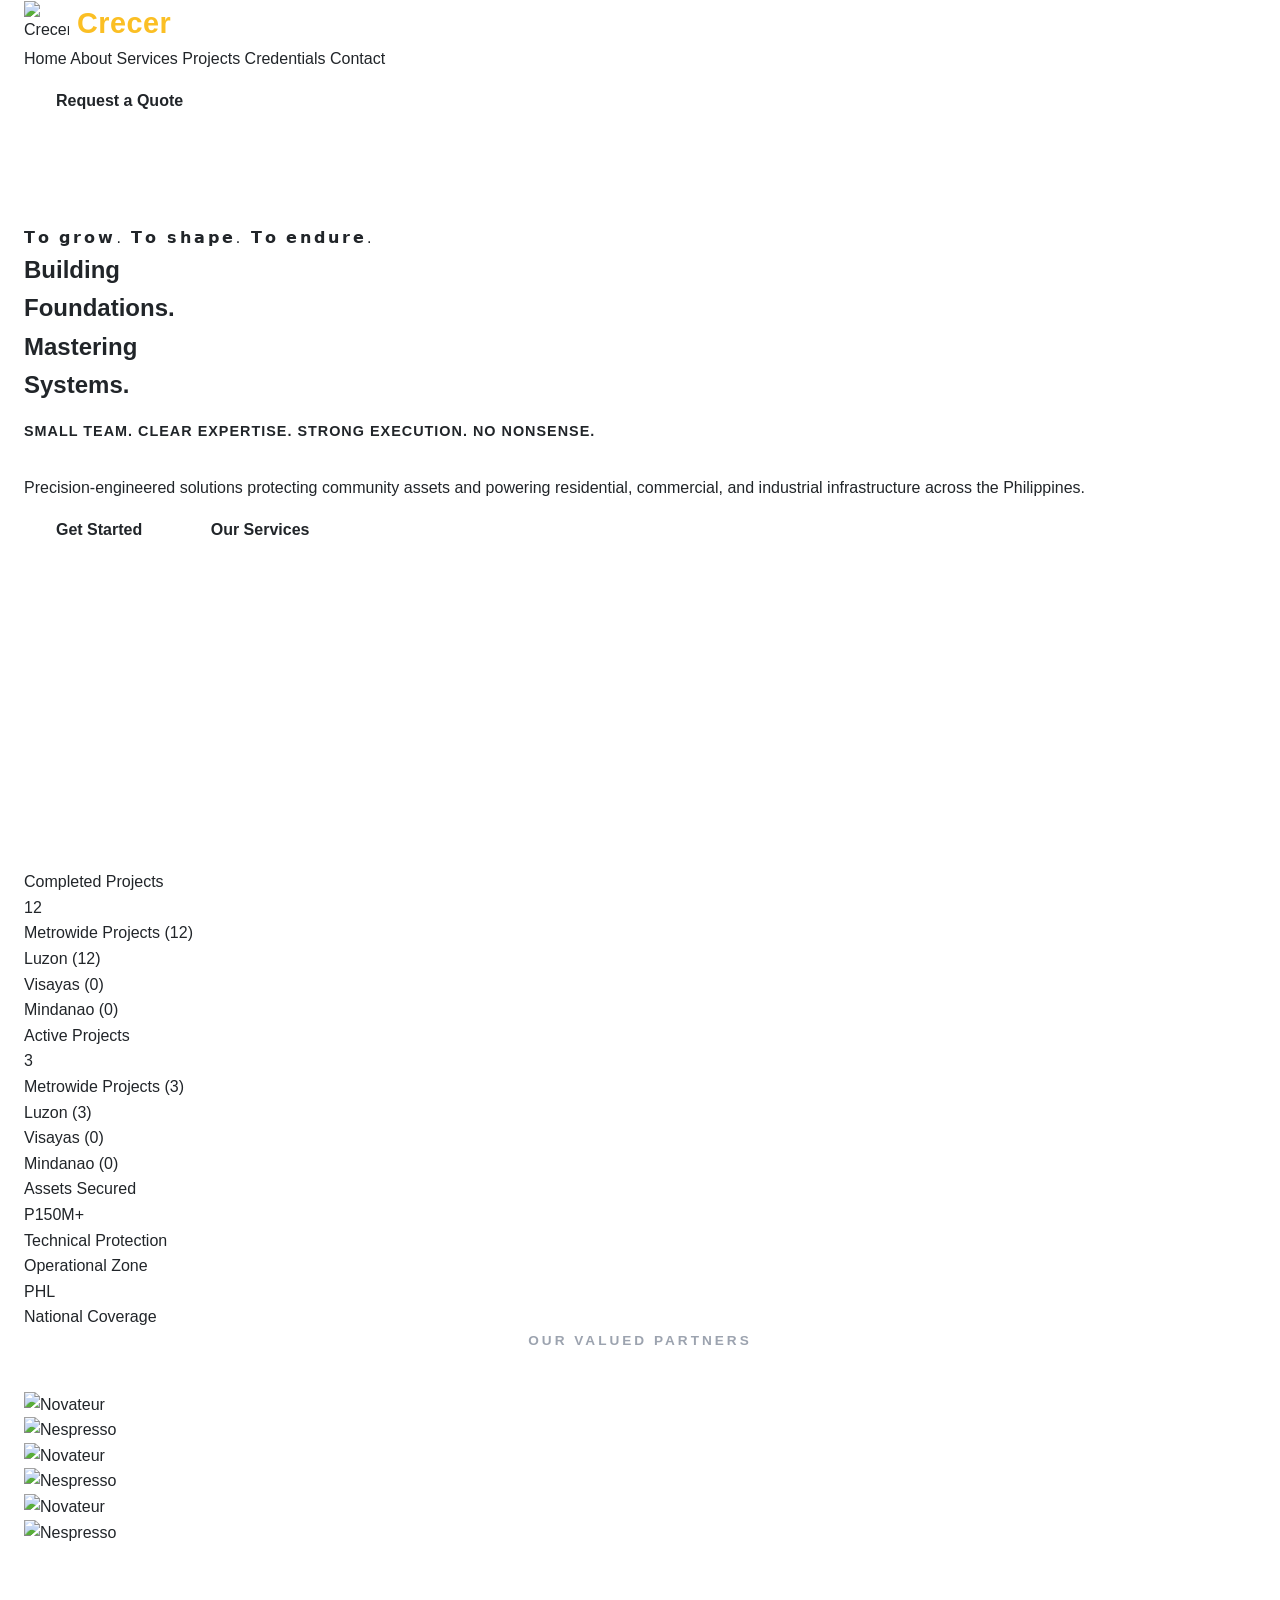
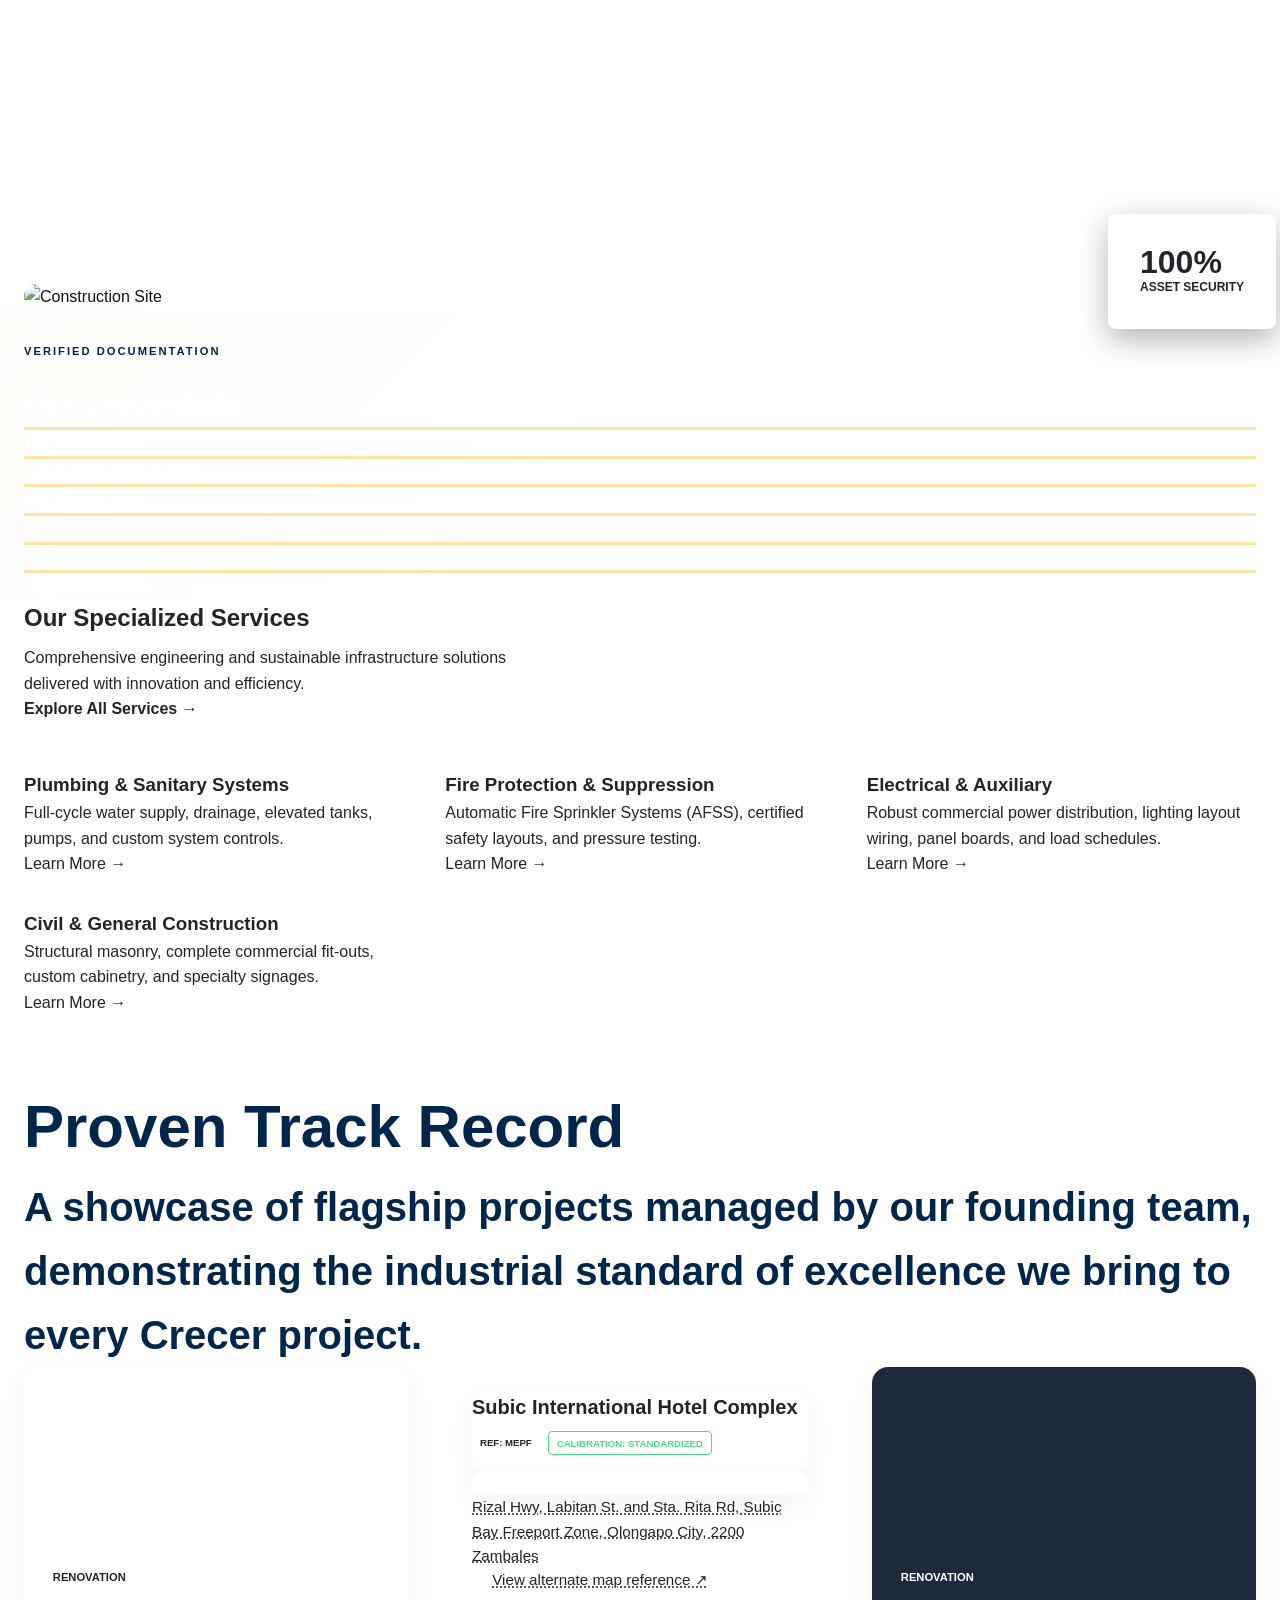
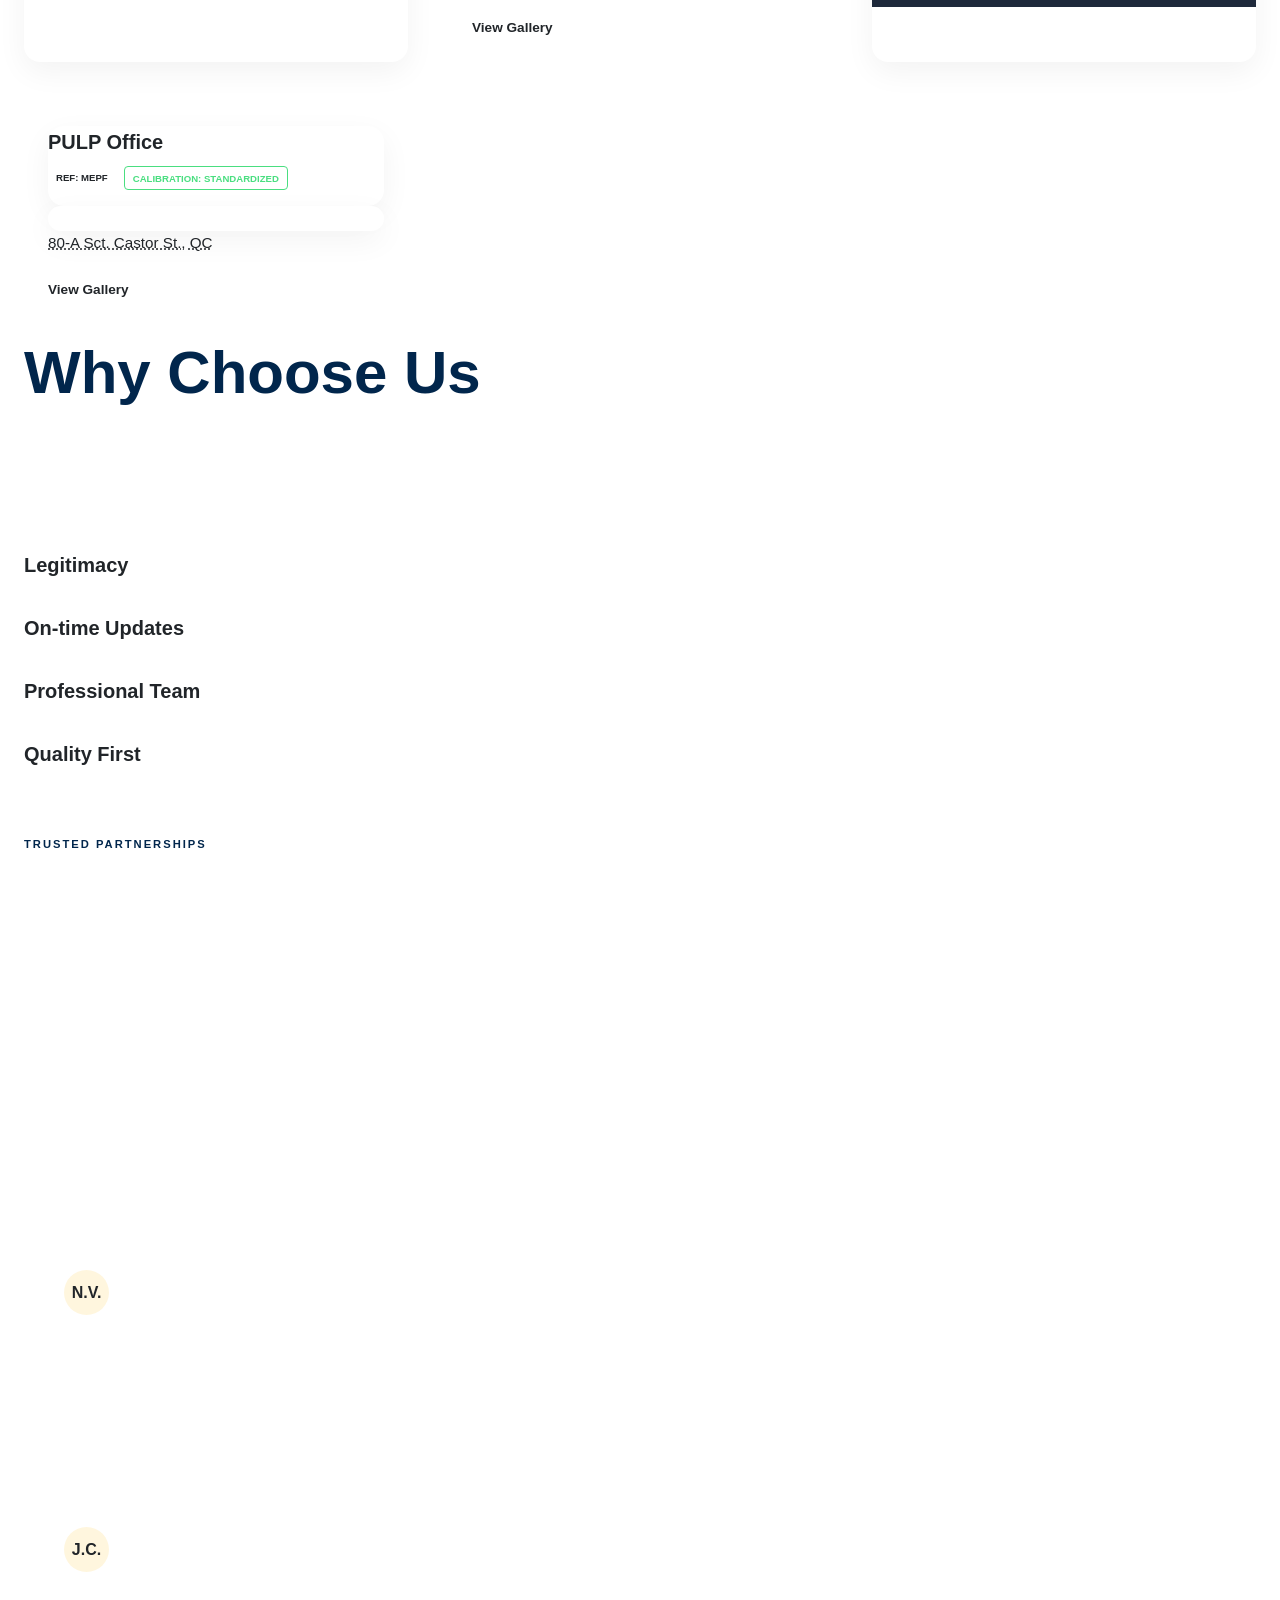
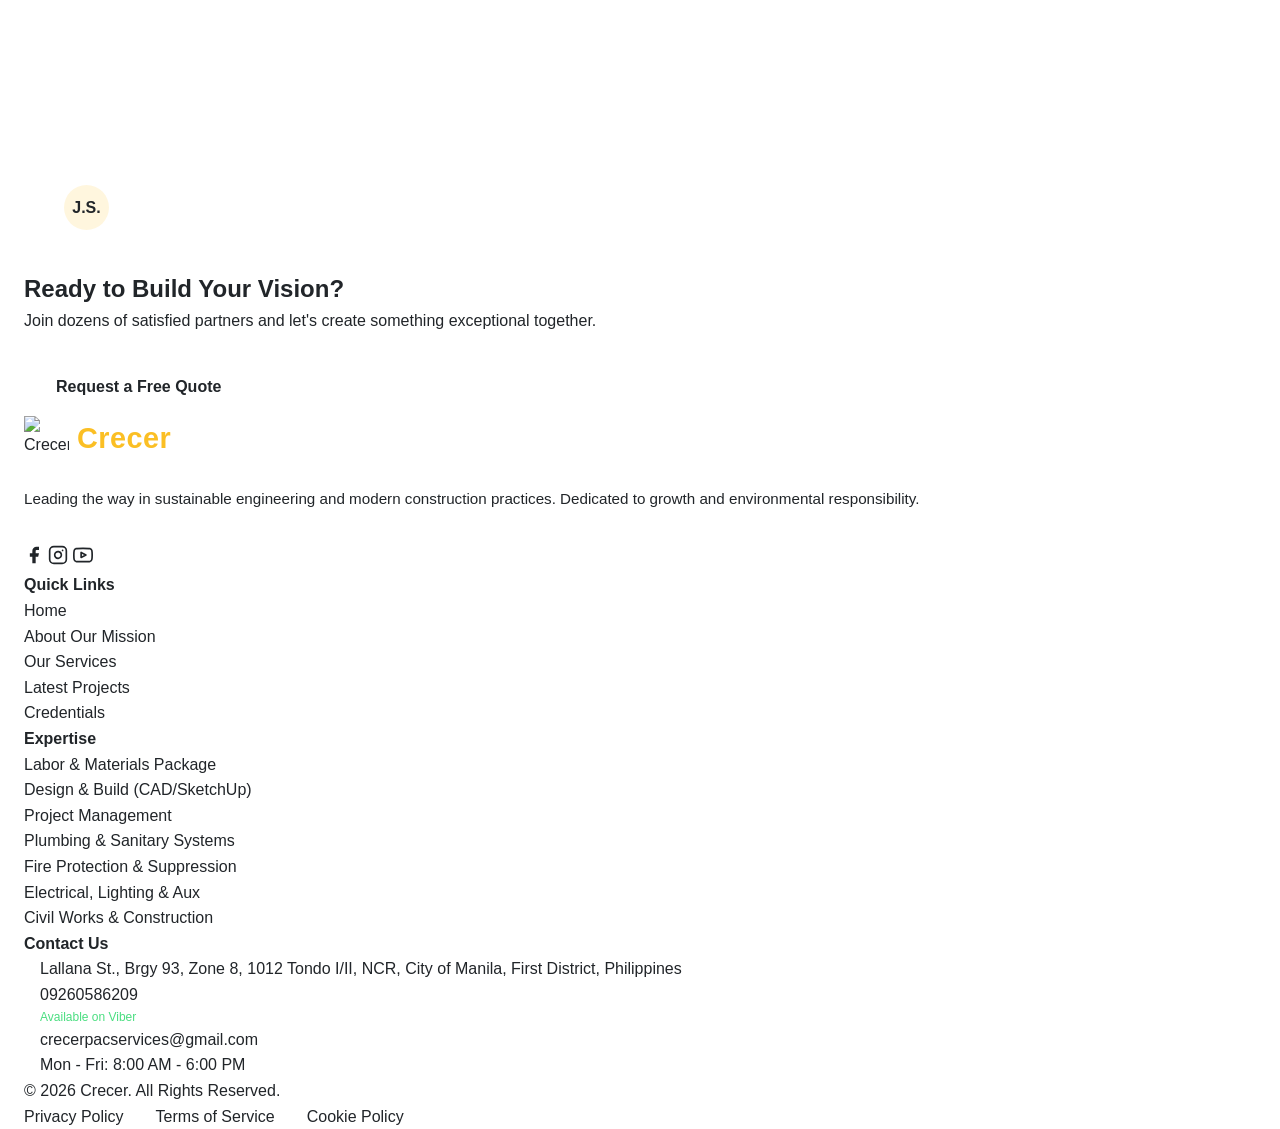
==== commit df3c44d8: "Add Google Maps links for Subic Hotel (2 refs) and PULP Office; update Subic address" ====
--- a/index.html
+++ b/index.html
@@ -1,4 +1,4 @@
-﻿<!DOCTYPE html>
+<!DOCTYPE html>
 <html lang="en">
 
 <head>
@@ -300,8 +300,9 @@
                 STANDARDIZED</span>
             </div>
             <p style="color: var(--clr-text); font-size: 0.95rem; line-height: 1.6;"><i data-lucide="map-pin"
-                style="width: 16px; display: inline-block; vertical-align: middle;"></i> Rizal St., Cor. Labitan St.,
-              Subic Bay Freeport Zone</p>
+                style="width: 16px; display: inline-block; vertical-align: middle;"></i> <a href="https://maps.app.goo.gl/NgGwaNKmtpzgjgBg8" target="_blank" rel="noopener noreferrer" style="color: inherit; text-decoration: underline dotted;">Rizal Hwy, Labitan St. and Sta. Rita Rd, Subic Bay Freeport Zone, Olongapo City, 2200 Zambales</a></p>
+            <p style="color: var(--clr-text); font-size: 0.95rem; line-height: 1.6;"><i data-lucide="map-pin"
+                style="width: 16px; display: inline-block; vertical-align: middle;"></i> <a href="https://maps.app.goo.gl/ZEYByZHDWcHpoT1Q7" target="_blank" rel="noopener noreferrer" style="color: inherit; text-decoration: underline dotted;">View alternate map reference ↗</a></p>
             <div
               style="margin-top: 1.5rem; color: var(--clr-green); font-weight: 700; font-size: 0.85rem; display: flex; align-items: center; gap: 0.5rem;">
               View Gallery <i data-lucide="arrow-right" style="width: 16px;"></i></div>
@@ -328,7 +329,7 @@
                 STANDARDIZED</span>
             </div>
             <p style="color: var(--clr-text); font-size: 0.95rem; line-height: 1.6;"><i data-lucide="map-pin"
-                style="width: 16px; display: inline-block; vertical-align: middle;"></i> 80-A Sct. Castor St., QC</p>
+                style="width: 16px; display: inline-block; vertical-align: middle;"></i> <a href="https://maps.app.goo.gl/tG8dCcB44Q7USjiu9" target="_blank" rel="noopener noreferrer" style="color: inherit; text-decoration: underline dotted;">80-A Sct. Castor St., QC</a></p>
             <div
               style="margin-top: 1.5rem; color: var(--clr-green); font-weight: 700; font-size: 0.85rem; display: flex; align-items: center; gap: 0.5rem;">
               View Gallery <i data-lucide="arrow-right" style="width: 16px;"></i></div>
